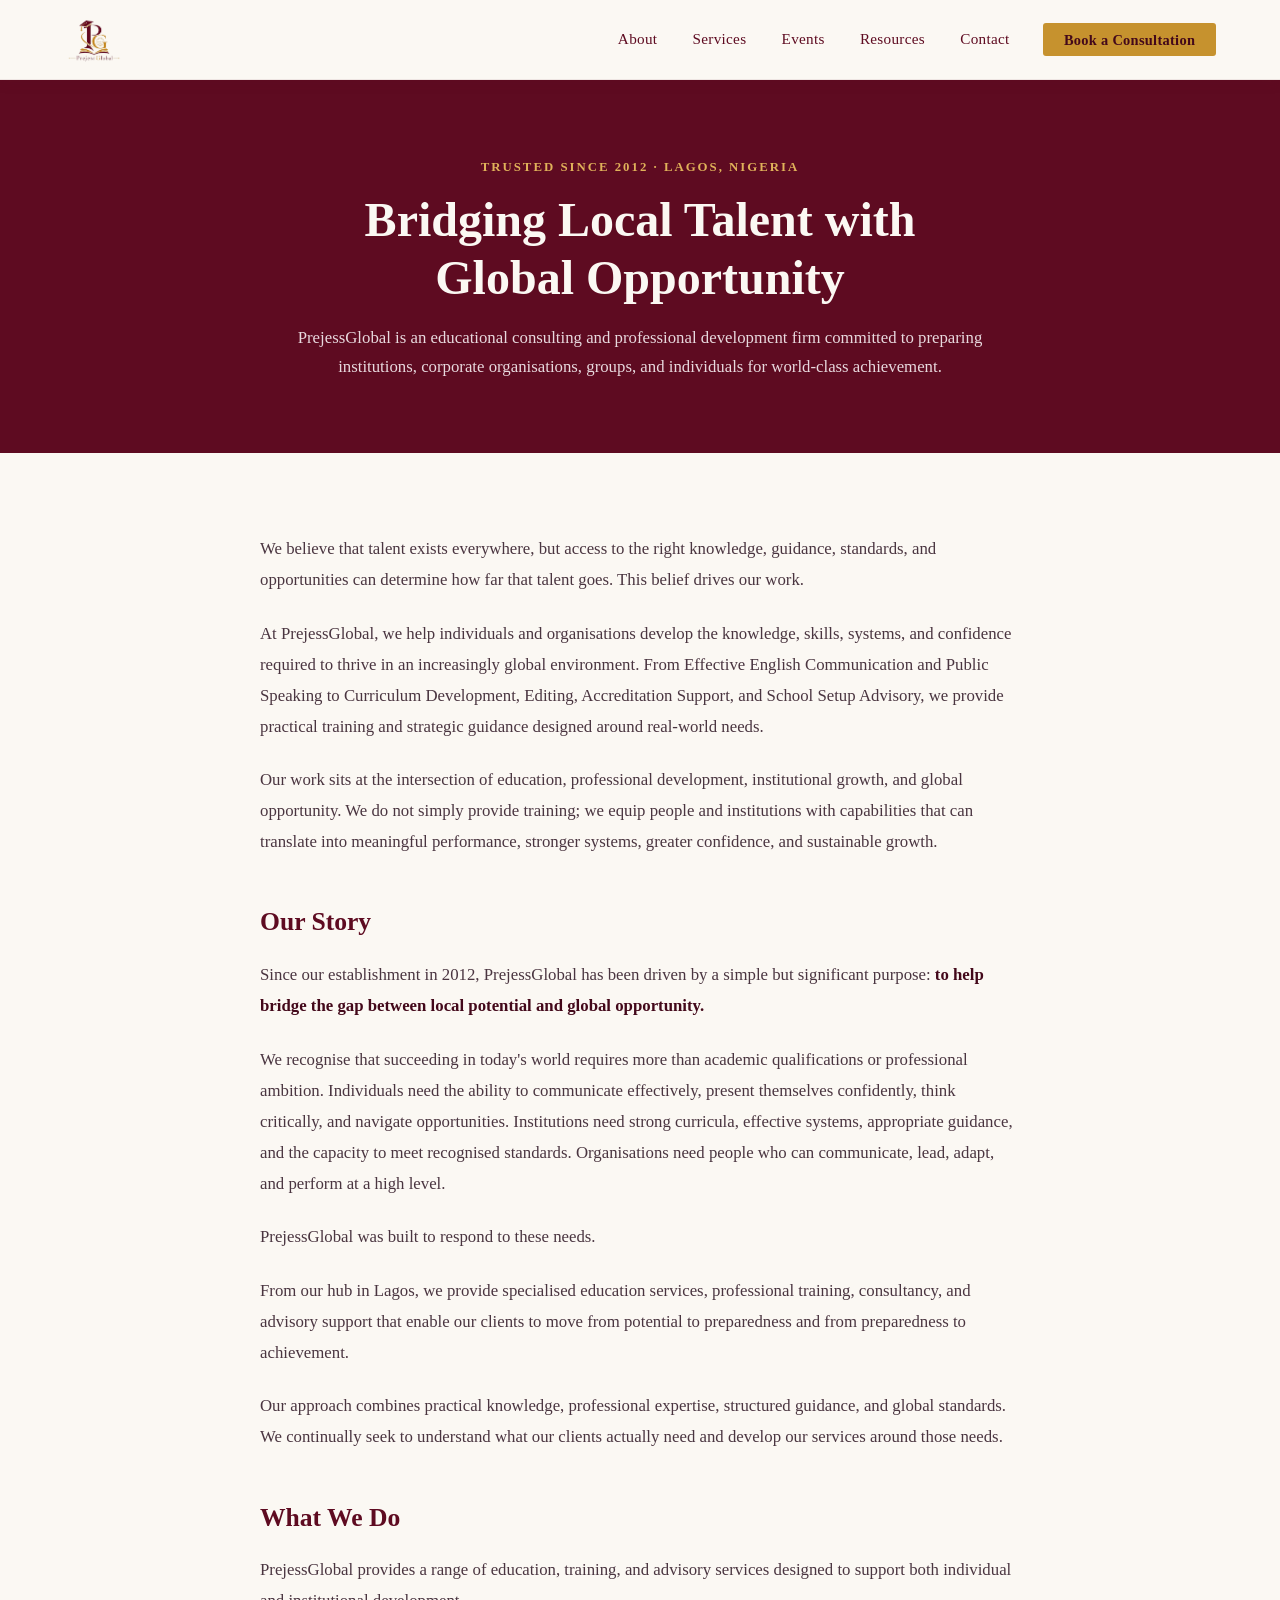
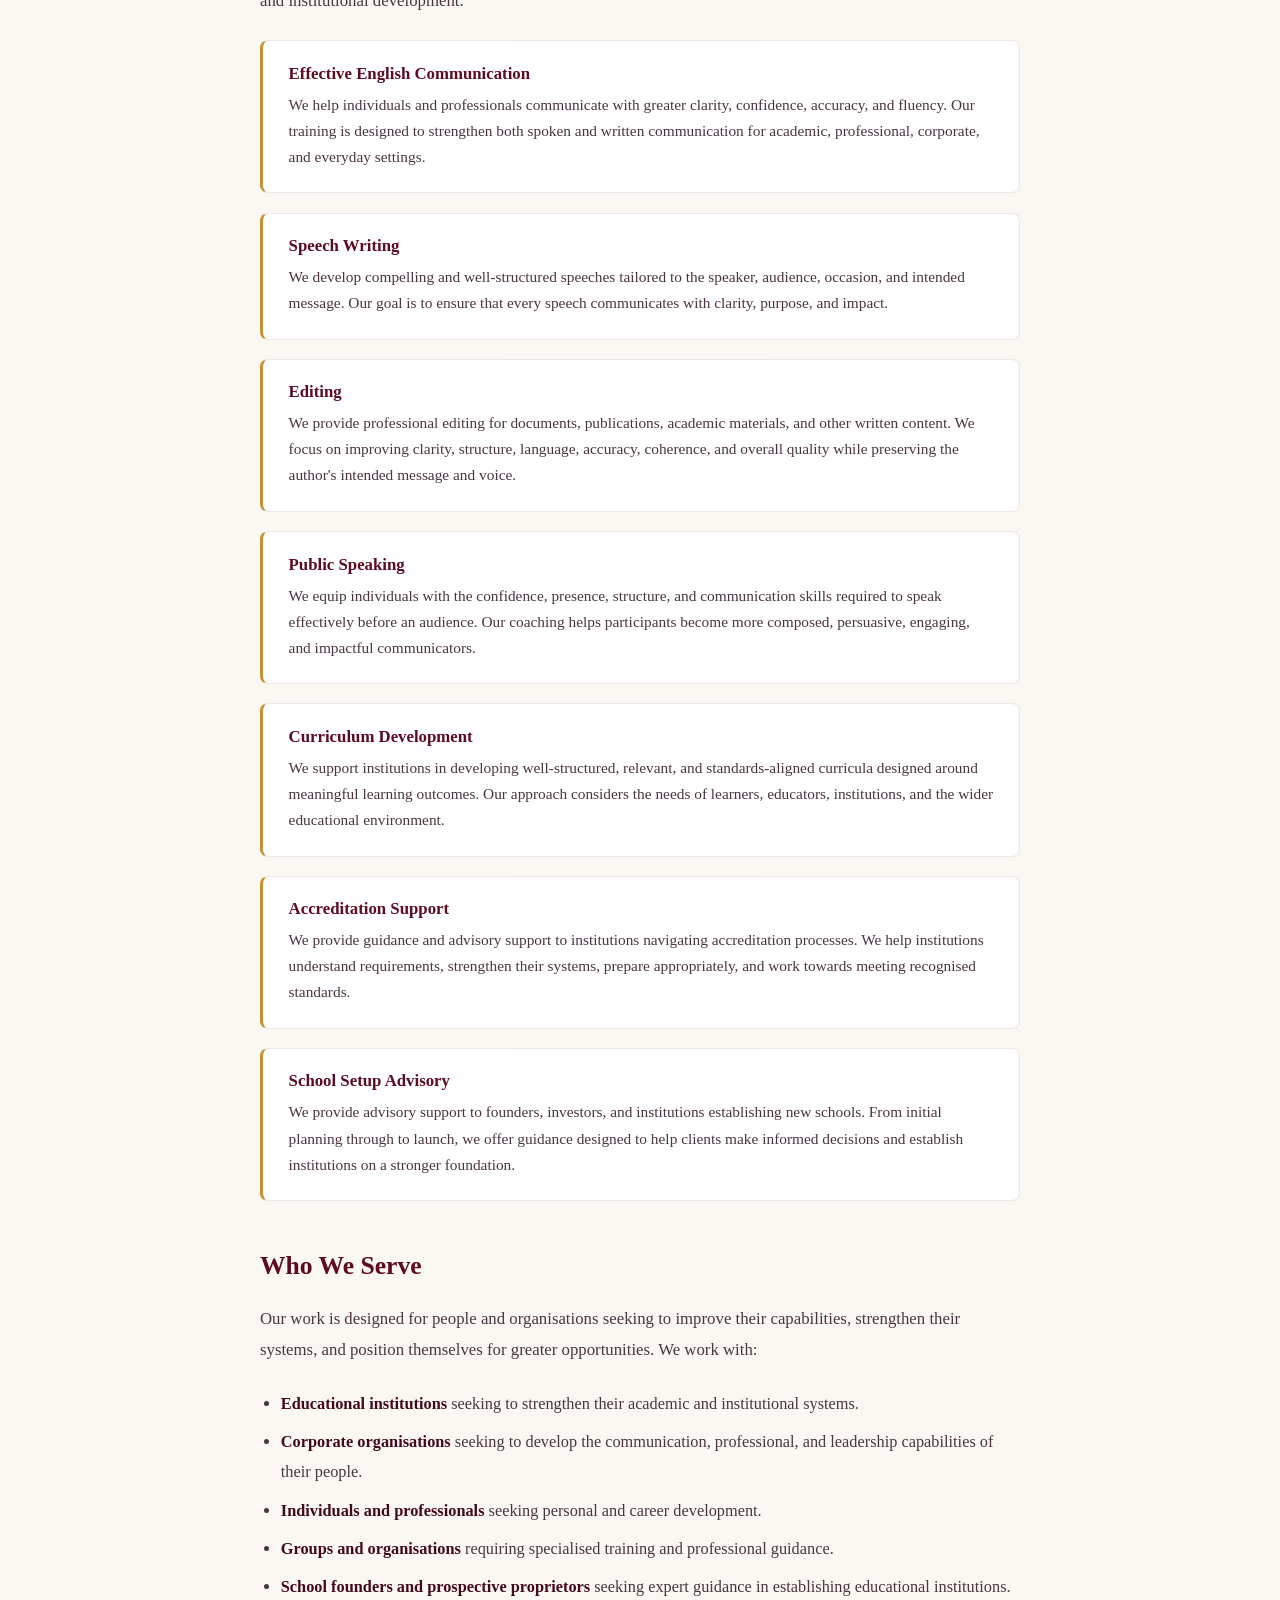
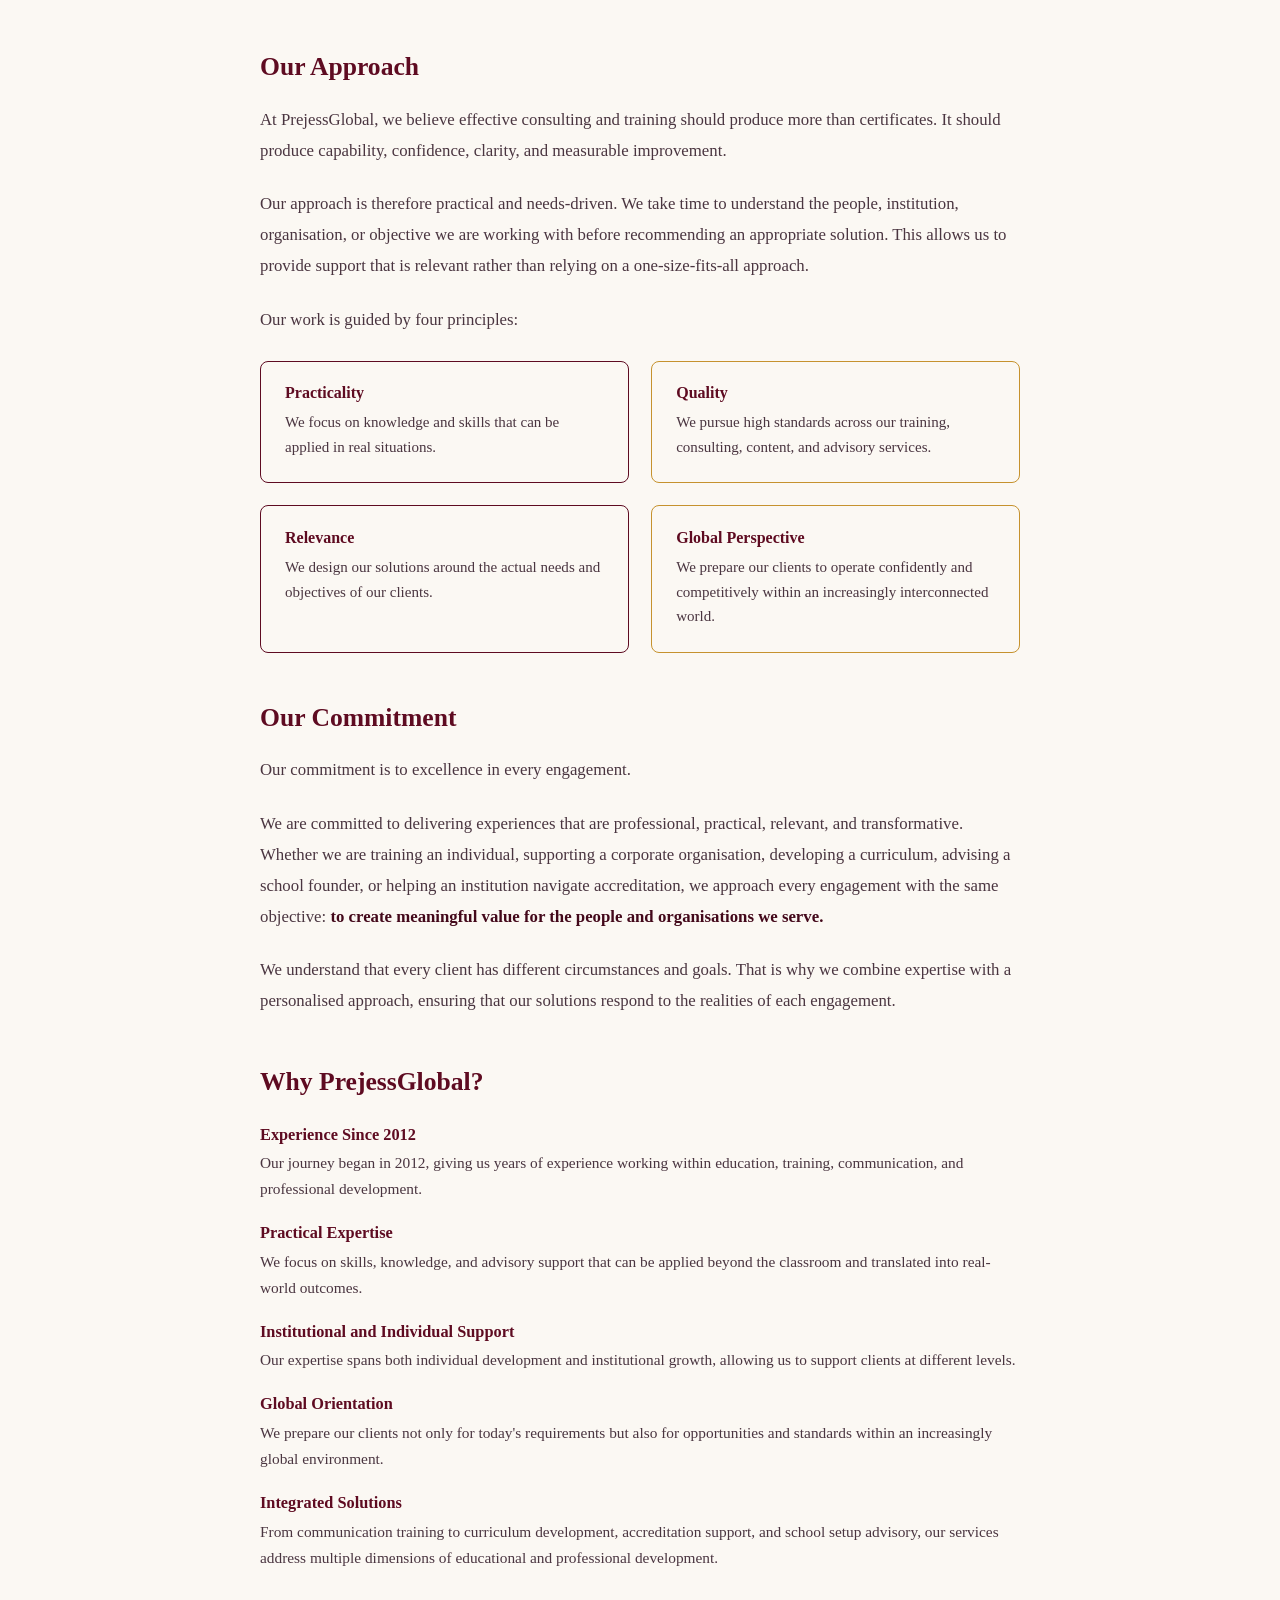
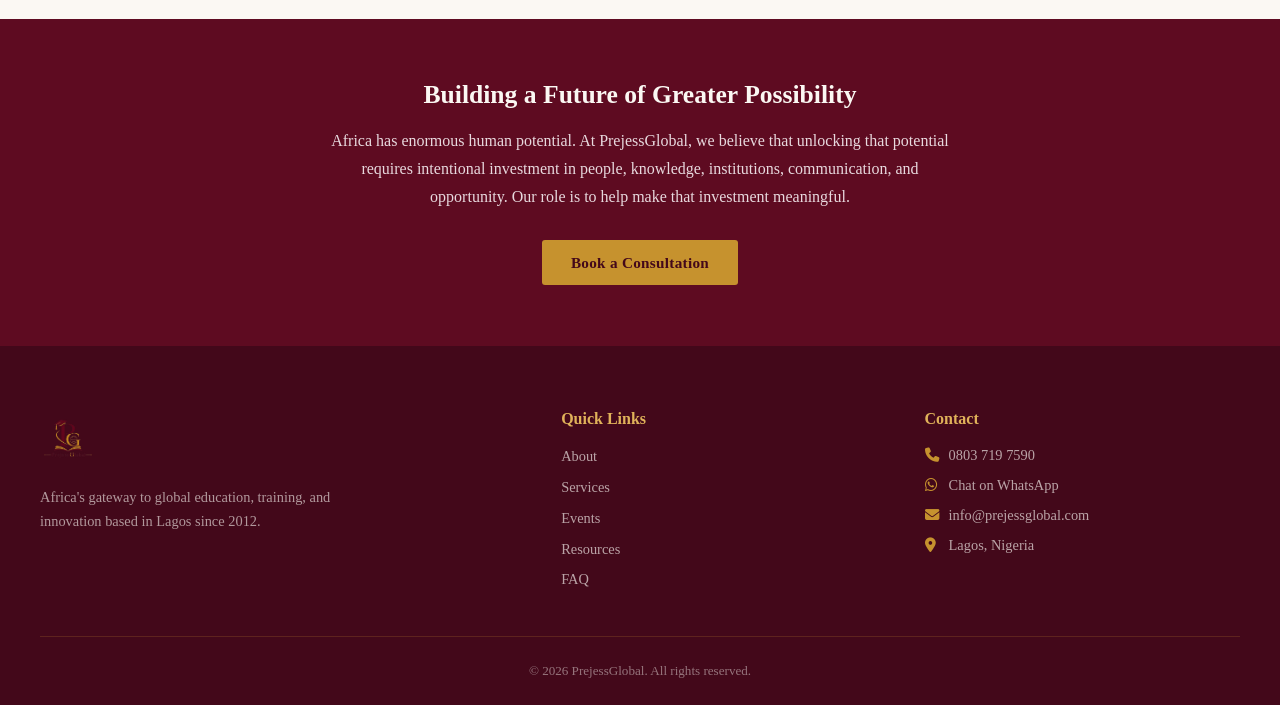
==== about.html @ ebec69d5 "update" ====
<!doctype html>
<html lang="en">
  <head>
    <meta charset="UTF-8" />
    <meta name="viewport" content="width=device-width, initial-scale=1.0" />
    <title>About Us — PrejessGlobal</title>
    <link rel="shortcut icon" href="img/logo.jpg" type="image/x-icon" />
    <link
      rel="stylesheet"
      href="https://cdnjs.cloudflare.com/ajax/libs/font-awesome/6.5.1/css/all.min.css"
    />
    <link rel="stylesheet" href="style.css" />
    <link rel="stylesheet" href="blog.css" />
    <link rel="stylesheet" href="about.css" />
  </head>
  <body>
    <nav class="navbar">
      <div class="nav-inner">
        <a href="index.html" class="nav-brand">
          <img src="img/removebg-logo.png" alt="PrejessGlobal logo" />
        </a>

        <button
          class="nav-toggle"
          id="navToggle"
          aria-label="Toggle navigation"
          aria-expanded="false"
        >
          <span></span>
          <span></span>
          <span></span>
        </button>

        <ul class="nav-links" id="navLinks">
          <li><a href="index.html#about">About</a></li>
          <li><a href="index.html#services">Services</a></li>
          <li><a href="index.html#events">Events</a></li>
          <li><a href="index.html#resources">Resources</a></li>
          <li><a href="index.html#contact">Contact</a></li>
          <li>
            <a href="index.html#contact" class="nav-cta">Book a Consultation</a>
          </li>
        </ul>
      </div>
    </nav>

    <header class="blog-hero">
      <div class="blog-hero-inner">
        <p class="hero-eyebrow">Trusted Since 2012 · Lagos, Nigeria</p>
        <h1 class="blog-hero-title">
          Bridging Local Talent with Global Opportunity
        </h1>
        <p class="blog-hero-subtitle">
          PrejessGlobal is an educational consulting and professional
          development firm committed to preparing institutions, corporate
          organisations, groups, and individuals for world-class achievement.
        </p>
      </div>
    </header>

    <main class="about-page-body">
      <div class="about-page-inner">
        <p class="about-page-lede">
          We believe that talent exists everywhere, but access to the right
          knowledge, guidance, standards, and opportunities can determine how
          far that talent goes. This belief drives our work.
        </p>

        <p>
          At PrejessGlobal, we help individuals and organisations develop the
          knowledge, skills, systems, and confidence required to thrive in an
          increasingly global environment. From Effective English Communication
          and Public Speaking to Curriculum Development, Editing, Accreditation
          Support, and School Setup Advisory, we provide practical training and
          strategic guidance designed around real-world needs.
        </p>

        <p>
          Our work sits at the intersection of education, professional
          development, institutional growth, and global opportunity. We do not
          simply provide training; we equip people and institutions with
          capabilities that can translate into meaningful performance, stronger
          systems, greater confidence, and sustainable growth.
        </p>

        <h2>Our Story</h2>
        <p>
          Since our establishment in 2012, PrejessGlobal has been driven by a
          simple but significant purpose:
          <strong
            >to help bridge the gap between local potential and global
            opportunity.</strong
          >
        </p>
        <p>
          We recognise that succeeding in today's world requires more than
          academic qualifications or professional ambition. Individuals need the
          ability to communicate effectively, present themselves confidently,
          think critically, and navigate opportunities. Institutions need strong
          curricula, effective systems, appropriate guidance, and the capacity
          to meet recognised standards. Organisations need people who can
          communicate, lead, adapt, and perform at a high level.
        </p>
        <p>PrejessGlobal was built to respond to these needs.</p>
        <p>
          From our hub in Lagos, we provide specialised education services,
          professional training, consultancy, and advisory support that enable
          our clients to move from potential to preparedness and from
          preparedness to achievement.
        </p>
        <p>
          Our approach combines practical knowledge, professional expertise,
          structured guidance, and global standards. We continually seek to
          understand what our clients actually need and develop our services
          around those needs.
        </p>

        <h2>What We Do</h2>
        <p>
          PrejessGlobal provides a range of education, training, and advisory
          services designed to support both individual and institutional
          development.
        </p>

        <div class="about-service-list">
          <div class="about-service-item">
            <h3>Effective English Communication</h3>
            <p>
              We help individuals and professionals communicate with greater
              clarity, confidence, accuracy, and fluency. Our training is
              designed to strengthen both spoken and written communication for
              academic, professional, corporate, and everyday settings.
            </p>
          </div>
          <div class="about-service-item">
            <h3>Speech Writing</h3>
            <p>
              We develop compelling and well-structured speeches tailored to the
              speaker, audience, occasion, and intended message. Our goal is to
              ensure that every speech communicates with clarity, purpose, and
              impact.
            </p>
          </div>
          <div class="about-service-item">
            <h3>Editing</h3>
            <p>
              We provide professional editing for documents, publications,
              academic materials, and other written content. We focus on
              improving clarity, structure, language, accuracy, coherence, and
              overall quality while preserving the author's intended message and
              voice.
            </p>
          </div>
          <div class="about-service-item">
            <h3>Public Speaking</h3>
            <p>
              We equip individuals with the confidence, presence, structure, and
              communication skills required to speak effectively before an
              audience. Our coaching helps participants become more composed,
              persuasive, engaging, and impactful communicators.
            </p>
          </div>
          <div class="about-service-item">
            <h3>Curriculum Development</h3>
            <p>
              We support institutions in developing well-structured, relevant,
              and standards-aligned curricula designed around meaningful
              learning outcomes. Our approach considers the needs of learners,
              educators, institutions, and the wider educational environment.
            </p>
          </div>
          <div class="about-service-item">
            <h3>Accreditation Support</h3>
            <p>
              We provide guidance and advisory support to institutions
              navigating accreditation processes. We help institutions
              understand requirements, strengthen their systems, prepare
              appropriately, and work towards meeting recognised standards.
            </p>
          </div>
          <div class="about-service-item">
            <h3>School Setup Advisory</h3>
            <p>
              We provide advisory support to founders, investors, and
              institutions establishing new schools. From initial planning
              through to launch, we offer guidance designed to help clients make
              informed decisions and establish institutions on a stronger
              foundation.
            </p>
          </div>
        </div>

        <h2>Who We Serve</h2>
        <p>
          Our work is designed for people and organisations seeking to improve
          their capabilities, strengthen their systems, and position themselves
          for greater opportunities. We work with:
        </p>
        <ul class="about-who-list">
          <li>
            <strong>Educational institutions</strong> seeking to strengthen
            their academic and institutional systems.
          </li>
          <li>
            <strong>Corporate organisations</strong> seeking to develop the
            communication, professional, and leadership capabilities of their
            people.
          </li>
          <li>
            <strong>Individuals and professionals</strong> seeking personal and
            career development.
          </li>
          <li>
            <strong>Groups and organisations</strong> requiring specialised
            training and professional guidance.
          </li>
          <li>
            <strong>School founders and prospective proprietors</strong>
            seeking expert guidance in establishing educational institutions.
          </li>
        </ul>

        <h2>Our Approach</h2>
        <p>
          At PrejessGlobal, we believe effective consulting and training should
          produce more than certificates. It should produce capability,
          confidence, clarity, and measurable improvement.
        </p>
        <p>
          Our approach is therefore practical and needs-driven. We take time to
          understand the people, institution, organisation, or objective we are
          working with before recommending an appropriate solution. This allows
          us to provide support that is relevant rather than relying on a
          one-size-fits-all approach.
        </p>
        <p>Our work is guided by four principles:</p>

        <div class="about-principles">
          <div class="about-principle">
            <h3>Practicality</h3>
            <p>
              We focus on knowledge and skills that can be applied in real
              situations.
            </p>
          </div>
          <div class="about-principle">
            <h3>Quality</h3>
            <p>
              We pursue high standards across our training, consulting, content,
              and advisory services.
            </p>
          </div>
          <div class="about-principle">
            <h3>Relevance</h3>
            <p>
              We design our solutions around the actual needs and objectives of
              our clients.
            </p>
          </div>
          <div class="about-principle">
            <h3>Global Perspective</h3>
            <p>
              We prepare our clients to operate confidently and competitively
              within an increasingly interconnected world.
            </p>
          </div>
        </div>

        <h2>Our Commitment</h2>
        <p>Our commitment is to excellence in every engagement.</p>
        <p>
          We are committed to delivering experiences that are professional,
          practical, relevant, and transformative. Whether we are training an
          individual, supporting a corporate organisation, developing a
          curriculum, advising a school founder, or helping an institution
          navigate accreditation, we approach every engagement with the same
          objective:
          <strong
            >to create meaningful value for the people and organisations we
            serve.</strong
          >
        </p>
        <p>
          We understand that every client has different circumstances and goals.
          That is why we combine expertise with a personalised approach,
          ensuring that our solutions respond to the realities of each
          engagement.
        </p>

        <h2>Why PrejessGlobal?</h2>
        <div class="about-why-list">
          <div class="about-why-item">
            <h3>Experience Since 2012</h3>
            <p>
              Our journey began in 2012, giving us years of experience working
              within education, training, communication, and professional
              development.
            </p>
          </div>
          <div class="about-why-item">
            <h3>Practical Expertise</h3>
            <p>
              We focus on skills, knowledge, and advisory support that can be
              applied beyond the classroom and translated into real-world
              outcomes.
            </p>
          </div>
          <div class="about-why-item">
            <h3>Institutional and Individual Support</h3>
            <p>
              Our expertise spans both individual development and institutional
              growth, allowing us to support clients at different levels.
            </p>
          </div>
          <div class="about-why-item">
            <h3>Global Orientation</h3>
            <p>
              We prepare our clients not only for today's requirements but also
              for opportunities and standards within an increasingly global
              environment.
            </p>
          </div>
          <div class="about-why-item">
            <h3>Integrated Solutions</h3>
            <p>
              From communication training to curriculum development,
              accreditation support, and school setup advisory, our services
              address multiple dimensions of educational and professional
              development.
            </p>
          </div>
        </div>
      </div>
    </main>

    <section class="about-closing">
      <div class="about-closing-inner">
        <h2>Building a Future of Greater Possibility</h2>
        <p>
          Africa has enormous human potential. At PrejessGlobal, we believe that
          unlocking that potential requires intentional investment in people,
          knowledge, institutions, communication, and opportunity. Our role is
          to help make that investment meaningful.
        </p>
        <a href="index.html#contact" class="btn btn-primary"
          >Book a Consultation</a
        >
      </div>
    </section>

    <!-- Footer -->

    <footer class="footer">
      <div class="footer-inner">
        <div class="footer-top">
          <div class="footer-brand">
            <img
              src="img/removebg-logo.png"
              alt="PrejessGlobal logo"
              class="footer-logo"
            />
            <p class="footer-tagline">
              Africa's gateway to global education, training, and innovation
              based in Lagos since 2012.
            </p>
          </div>

          <div class="footer-links">
            <h4>Quick Links</h4>
            <ul>
              <li><a href="index.html#about">About</a></li>
              <li><a href="index.html#services">Services</a></li>
              <li><a href="index.html#events">Events</a></li>
              <li><a href="index.html#resources">Resources</a></li>
              <li><a href="index.html#faq">FAQ</a></li>
            </ul>
          </div>

          <div class="footer-contact">
            <h4>Contact</h4>
            <ul>
              <li>
                <i class="fa-solid fa-phone"></i>
                <a href="tel:+2348037197590">0803 719 7590</a>
              </li>
              <li>
                <i class="fa-brands fa-whatsapp"></i>
                <a href="https://wa.me/2348037197590" target="_blank"
                  >Chat on WhatsApp</a
                >
              </li>
              <li>
                <i class="fa-solid fa-envelope"></i>
                <a href="mailto:info@prejessglobal.com"
                  >info@prejessglobal.com</a
                >
              </li>
              <li><i class="fa-solid fa-location-dot"></i> Lagos, Nigeria</li>
            </ul>
          </div>
        </div>

        <div class="footer-bottom">
          <p>
            &copy; <span id="footerYear"></span> PrejessGlobal. All rights
            reserved.
          </p>
        </div>
      </div>
    </footer>

    <script src="script.js"></script>
  </body>
</html>
---- style.css ----
:root {
  --wine: #5e0b21;
  --wine-deep: #43081a;
  --gold: #c6922e;
  --gold-light: #e0b25a;
  --cream: #fbf8f3;
  --ink: #241014;
}

html {
  scroll-behavior: smooth;
}

* {
  box-sizing: border-box;
  margin: 0;
  padding: 0;
}

body {
  font-family: "Georgia", "Times New Roman", serif;
  background: var(--cream);
}

/* NAVBAR */
.navbar {
  background: var(--cream);
  position: sticky;
  top: 0;
  z-index: 100;
  box-shadow: 0 2px 12px rgba(94, 11, 33, 0.15);
  border-bottom: 1px solid rgba(94, 11, 33, 0.08);
}

.nav-inner {
  max-width: 1200px;
  margin: 0 auto;
  display: flex;
  align-items: center;
  justify-content: space-between;
  padding: 0.6rem 1.5rem;
}

.nav-brand {
  display: flex;
  align-items: center;
  text-decoration: none;
  flex-shrink: 0;
}

.nav-brand img {
  height: 60px;
  width: 60px;
  object-fit: contain;
}

.nav-links {
  display: flex;
  align-items: center;
  gap: 2rem;
  list-style: none;
}

.nav-links a {
  color: var(--wine);
  text-decoration: none;
  font-size: 0.95rem;
  letter-spacing: 0.3px;
  position: relative;
  padding: 0.4rem 0.1rem;
  transition: color 0.2s ease;
}

.nav-links a::after {
  content: "";
  position: absolute;
  left: 0;
  bottom: -2px;
  width: 0;
  height: 2px;
  background: var(--gold);
  transition: width 0.25s ease;
}

.nav-links a:hover {
  color: var(--gold);
}

.nav-links a:hover::after {
  width: 100%;
}

.nav-cta {
  background: var(--gold);
  color: var(--wine-deep) !important;
  padding: 0.55rem 1.3rem !important;
  border-radius: 3px;
  font-weight: 700;
  font-size: 0.9rem !important;
}

.nav-cta::after {
  display: none;
}

.nav-cta:hover {
  background: var(--gold-light);
  color: var(--wine-deep) !important;
}

.nav-toggle {
  display: none;
  flex-direction: column;
  gap: 5px;
  background: none;
  border: none;
  cursor: pointer;
  padding: 0.5rem;
  z-index: 101;
}

.nav-toggle span {
  width: 26px;
  height: 2px;
  background: var(--wine);
  transition: all 0.3s ease;
}

.nav-toggle.active span:nth-child(1) {
  transform: translateY(7px) rotate(45deg);
}
.nav-toggle.active span:nth-child(2) {
  opacity: 0;
}
.nav-toggle.active span:nth-child(3) {
  transform: translateY(-7px) rotate(-45deg);
}

/* HERO */
.hero {
  position: relative;
  background: var(--wine);
  padding: 6rem 1.5rem 7rem;
  overflow: hidden;
  text-align: center;
}

.hero-inner {
  max-width: 780px;
  margin: 0 auto;
  position: relative;
  z-index: 2;
}

.hero-eyebrow {
  color: var(--gold-light);
  font-size: 0.8rem;
  letter-spacing: 2px;
  text-transform: uppercase;
  font-weight: 700;
  margin-bottom: 1.2rem;
}

.hero-title {
  font-size: clamp(2.2rem, 5vw, 3.4rem);
  line-height: 1.15;
  color: var(--cream);
  font-weight: 700;
  margin-bottom: 1.4rem;
}

.hero-title .accent {
  color: var(--gold-light);
  white-space: nowrap;
}

.hero-subtitle {
  font-size: 1.1rem;
  line-height: 1.7;
  color: #e8d9de;
  max-width: 620px;
  margin: 0 auto 2.4rem;
}

.hero-actions {
  display: flex;
  gap: 1rem;
  justify-content: center;
  flex-wrap: wrap;
}

.btn {
  padding: 0.85rem 1.8rem;
  border-radius: 3px;
  text-decoration: none;
  font-size: 0.95rem;
  font-weight: 700;
  letter-spacing: 0.3px;
  transition: all 0.25s ease;
  display: inline-block;
}

.btn-primary {
  background: var(--gold);
  color: var(--wine-deep);
}

.btn-primary:hover {
  background: var(--gold-light);
  transform: translateY(-2px);
}

.btn-secondary {
  background: transparent;
  color: var(--cream);
  border: 1.5px solid var(--gold-light);
}

.btn-secondary:hover {
  background: var(--gold-light);
  color: var(--wine-deep);
  border-color: var(--gold-light);
}

.hero-ribbon {
  position: absolute;
  top: -60px;
  right: -120px;
  width: 500px;
  height: 500px;
  border: 3px solid var(--gold-light);
  border-radius: 50%;
  opacity: 0.2;
  z-index: 1;
}

/* ABOUT */
.about {
  background: var(--cream);
  padding: 6rem 1.5rem;
}

.about-inner {
  max-width: 1200px;
  margin: 0 auto;
  display: grid;
  grid-template-columns: 380px 1fr;
  gap: 4.5rem;
  align-items: start;
}

.about-photo-col {
  position: sticky;
  top: 100px;
}

.ceo-card {
  display: flex;
  flex-direction: column;
  align-items: flex-start;
}

.ceo-photo-wrap {
  position: relative;
  width: 100%;
  aspect-ratio: 4 / 5;
  border-radius: 16px;
  overflow: hidden;
  box-shadow:
    0 4px 8px rgba(94, 11, 33, 0.15),
    0 20px 44px rgba(94, 11, 33, 0.35),
    inset 0 1px 1px rgba(255, 255, 255, 0.4);
  margin-bottom: 1.4rem;
  transform: perspective(1000px) rotateY(-4deg) rotateX(2deg);
  transition:
    transform 0.4s ease,
    box-shadow 0.4s ease;
  border: 1px solid rgba(198, 146, 46, 0.4);
}

.ceo-photo-wrap::before,
.ceo-photo-wrap::after {
  content: "";
  position: absolute;
  width: 26px;
  height: 26px;
  border: 2px solid var(--gold-light);
  z-index: 3;
  pointer-events: none;
}

.ceo-photo-wrap::before {
  top: 10px;
  left: 10px;
  border-right: none;
  border-bottom: none;
}

.ceo-photo-wrap::after {
  bottom: 10px;
  right: 10px;
  border-left: none;
  border-top: none;
}

.ceo-photo-wrap:hover {
  transform: perspective(1000px) rotateY(0deg) rotateX(0deg) scale(1.02);
  box-shadow:
    0 8px 16px rgba(94, 11, 33, 0.2),
    0 28px 54px rgba(94, 11, 33, 0.4),
    inset 0 1px 1px rgba(255, 255, 255, 0.5);
}

.ceo-photo {
  width: 100%;
  height: 100%;
  object-fit: cover;
  display: block;
}

.ceo-shine {
  position: absolute;
  top: 0;
  left: -60%;
  width: 40%;
  height: 100%;
  background: linear-gradient(
    115deg,
    transparent 0%,
    rgba(255, 255, 255, 0.35) 45%,
    rgba(255, 255, 255, 0.55) 50%,
    rgba(255, 255, 255, 0.35) 55%,
    transparent 100%
  );
  transform: skewX(-20deg);
  pointer-events: none;
  animation: shineSweep 5s ease-in-out infinite;
  z-index: 2;
}

@keyframes shineSweep {
  0% {
    left: -60%;
  }
  35% {
    left: 130%;
  }
  100% {
    left: 130%;
  }
}

.ceo-badge {
  position: absolute;
  bottom: 16px;
  left: -14px;
  background: var(--gold);
  color: var(--wine-deep);
  font-size: 0.75rem;
  font-weight: 700;
  letter-spacing: 0.5px;
  padding: 0.45rem 1rem;
  border-radius: 3px;
  box-shadow: 0 6px 16px rgba(0, 0, 0, 0.25);
  z-index: 4;
  transform: rotate(-3deg);
}

.ceo-name {
  color: var(--wine);
  font-weight: 700;
  font-size: 1.2rem;
  margin-bottom: 0.2rem;
  min-height: 1.4rem;
}

.ceo-title {
  color: var(--gold);
  font-size: 0.9rem;
  letter-spacing: 1px;
  text-transform: uppercase;
  font-weight: 700;
  min-height: 1.2rem;
}

.typing-cursor::after {
  content: "|";
  animation: blink 0.8s step-end infinite;
  color: var(--gold);
}

@keyframes blink {
  50% {
    opacity: 0;
  }
}

.section-eyebrow {
  color: var(--wine);
  font-size: 0.8rem;
  letter-spacing: 2px;
  text-transform: uppercase;
  font-weight: 700;
  margin-bottom: 0.8rem;
}

.section-title {
  font-size: clamp(1.8rem, 3.5vw, 2.4rem);
  color: var(--ink);
  line-height: 1.25;
  margin-bottom: 1.2rem;
}

.about-text {
  font-size: 1.05rem;
  line-height: 1.75;
  color: #4a3540;
  margin-bottom: 2.2rem;
  max-width: 640px;
}

.about-stats {
  display: flex;
  justify-content: space-between;
  gap: 2rem;
  margin-bottom: 3rem;
  padding: 1.6rem 0;
  border-top: 1px solid rgba(94, 11, 33, 0.15);
  border-bottom: 1px solid rgba(94, 11, 33, 0.15);
}

.stat {
  display: flex;
  flex-direction: column;
  gap: 0.2rem;
}

.stat-num {
  font-size: 1.6rem;
  font-weight: 700;
  color: var(--wine);
}

.stat-label {
  font-size: 0.78rem;
  letter-spacing: 0.5px;
  text-transform: uppercase;
  color: #7a6068;
}

.about-cards {
  display: grid;
  grid-template-columns: 1fr 1fr;
  gap: 1.8rem;
}

.vm-card {
  position: relative;
  background: transparent;
  border: 1.5px solid var(--wine);
  padding: 2.4rem 1.8rem 1.8rem;
  border-radius: 8px;
  overflow: hidden;
}

.vm-card:last-child {
  border-color: var(--gold);
}

.vm-mark {
  position: absolute;
  top: -18px;
  right: 12px;
  font-size: 6rem;
  font-family: Georgia, serif;
  color: rgba(94, 11, 33, 0.07);
  line-height: 1;
  pointer-events: none;
}

.vm-card:last-child .vm-mark {
  color: rgba(198, 146, 46, 0.12);
}

.vm-label {
  font-size: 1.15rem;
  margin-bottom: 0.9rem;
  color: var(--wine);
  position: relative;
}

.vm-label-gold {
  color: var(--gold);
}

.vm-card p {
  line-height: 1.7;
  font-size: 0.95rem;
  color: #4a3540;
  position: relative;
}

/* SERVICES */
.services {
  background: var(--cream);
  padding: 6rem 1.5rem;
}

.services-inner {
  max-width: 1200px;
  margin: 0 auto;
  text-align: center;
}

.services-intro {
  color: #4a3540;
  font-size: 1.05rem;
  line-height: 1.7;
  max-width: 620px;
  margin: 0 auto 3.5rem;
}

.services-grid {
  display: grid;
  grid-template-columns: repeat(3, 1fr);
  gap: 1.8rem;
  text-align: left;
}

.service-card {
  position: relative;
  background: #f0ede9;
  border: 1px solid rgba(94, 11, 33, 0.12);
  border-radius: 14px;
  overflow: visible;
  box-shadow: 0 4px 14px rgba(94, 11, 33, 0.08);
  transition:
    transform 0.3s ease,
    box-shadow 0.3s ease;
}

.service-card:hover {
  transform: translateY(-6px);
  box-shadow: 0 20px 40px rgba(94, 11, 33, 0.18);
}

.service-card-badge {
  position: absolute;
  top: -14px;
  left: 18px;
  z-index: 3;
  background: var(--gold);
  color: var(--wine-deep);
  font-size: 0.9rem;
  font-weight: 700;
  width: 34px;
  height: 34px;
  border-radius: 50%;
  display: flex;
  align-items: center;
  justify-content: center;
  box-shadow: 0 4px 10px rgba(0, 0, 0, 0.25);
  border: 3px solid var(--cream);
}

.service-card-header {
  width: 100%;
  aspect-ratio: 4 / 3;
  overflow: hidden;
  border-radius: 14px 14px 0 0;
  background: #ffffff;
  display: flex;
  align-items: center;
  justify-content: center;
  padding: 0.6rem;
}

.service-card-img {
  width: 100%;
  height: 100%;
  object-fit: contain;
  display: block;
}

.service-card-body {
  padding: 1.6rem 1.6rem 1.8rem;
}

.service-card-body h3 {
  color: var(--wine);
  font-size: 1.15rem;
  line-height: 1.35;
  margin-bottom: 0.6rem;
}

.service-card-body p {
  color: #6b5560;
  font-size: 0.92rem;
  line-height: 1.6;
  margin-bottom: 1rem;
}

.service-highlight {
  background: rgba(198, 146, 46, 0.1);
  border-left: 3px solid var(--gold);
  padding: 0.7rem 0.9rem;
  font-size: 0.85rem;
  color: var(--wine-deep);
  margin-bottom: 1.2rem;
  border-radius: 4px;
}

.service-link {
  color: var(--wine);
  text-decoration: none;
  font-weight: 700;
  font-size: 0.9rem;
  display: inline-flex;
  align-items: center;
  gap: 0.3rem;
}

.service-card-wide {
  grid-column: span 1;
}

/* EVENTS */
.events {
  background: var(--wine);
  padding: 6rem 1.5rem;
}

.events-inner {
  max-width: 1100px;
  margin: 0 auto;
  text-align: center;
}

.events .section-eyebrow {
  color: var(--gold-light);
}

.events .section-title {
  color: var(--cream);
  margin-bottom: 3rem;
}

.event-slider {
  position: relative;
}

.event-slide {
  display: none;
  text-align: left;
  background: var(--cream);
  border-radius: 16px;
  overflow: hidden;
  box-shadow: 0 20px 50px rgba(0, 0, 0, 0.3);
}

.event-slide.active {
  display: grid;
  grid-template-columns: 1fr 1fr;
  animation: fadeInSlide 0.6s ease;
}

@keyframes fadeInSlide {
  from {
    opacity: 0;
    transform: translateY(12px);
  }
  to {
    opacity: 1;
    transform: translateY(0);
  }
}

.event-flyer {
  background: var(--wine-deep);
  overflow: hidden;
}

.event-flyer img {
  width: 100%;
  height: 100%;
  object-fit: cover;
  display: block;
}
.event-details {
  padding: 2.4rem 2.2rem;
  display: flex;
  flex-direction: column;
  justify-content: center;
}

.event-tags {
  display: flex;
  flex-wrap: wrap;
  gap: 0.6rem;
  margin-bottom: 1.4rem;
}

.event-tag {
  background: rgba(198, 146, 46, 0.12);
  color: var(--wine-deep);
  border: 1px solid rgba(198, 146, 46, 0.4);
  font-size: 0.8rem;
  font-weight: 700;
  padding: 0.4rem 0.9rem;
  border-radius: 20px;
}

.event-details h3 {
  color: var(--wine);
  font-size: 1.6rem;
  line-height: 1.3;
  margin-bottom: 1rem;
}

.event-body {
  color: #4a3540;
  font-size: 0.98rem;
  line-height: 1.75;
  margin-bottom: 1.8rem;
}

.event-register {
  align-self: flex-start;
  display: inline-flex;
  align-items: center;
  gap: 0.4rem;
  background: var(--gold);
  color: var(--wine-deep);
  text-decoration: none;
  font-weight: 700;
  font-size: 0.92rem;
  padding: 0.8rem 1.7rem;
  border-radius: 4px;
  transition:
    background 0.25s ease,
    transform 0.25s ease;
}

.event-register:hover {
  background: var(--gold-light);
  transform: translateY(-2px);
}

.event-nav {
  display: flex;
  align-items: center;
  justify-content: center;
  gap: 1.4rem;
  margin-top: 2rem;
}

.event-arrow {
  background: transparent;
  border: 1.5px solid var(--gold-light);
  color: var(--gold-light);
  width: 38px;
  height: 38px;
  border-radius: 50%;
  cursor: pointer;
  font-size: 1rem;
  transition:
    background 0.25s ease,
    color 0.25s ease;
}

.event-arrow:hover {
  background: var(--gold-light);
  color: var(--wine-deep);
}

.event-dots {
  display: flex;
  gap: 0.5rem;
}

.event-dot {
  width: 9px;
  height: 9px;
  border-radius: 50%;
  background: rgba(251, 248, 243, 0.35);
  cursor: pointer;
  transition:
    background 0.25s ease,
    transform 0.25s ease;
  border: none;
  padding: 0;
}

.event-dot.active {
  background: var(--gold-light);
  transform: scale(1.3);
}

/* RESOURCES */
.resources {
  background: var(--cream);
  padding: 6rem 1.5rem;
}

.resources-inner {
  max-width: 1200px;
  margin: 0 auto;
  text-align: center;
}

.resources-intro {
  color: #4a3540;
  font-size: 1.05rem;
  line-height: 1.7;
  max-width: 620px;
  margin: 0 auto 3.5rem;
}

.resources-grid {
  display: grid;
  grid-template-columns: repeat(3, 1fr);
  gap: 1.8rem;
  text-align: left;
}

.resource-card {
  background: #ffffff;
  border: 1px solid rgba(94, 11, 33, 0.1);
  border-radius: 14px;
  overflow: hidden;
  transition:
    transform 0.3s ease,
    box-shadow 0.3s ease;
}

.resource-card:hover {
  transform: translateY(-6px);
  box-shadow: 0 18px 36px rgba(94, 11, 33, 0.14);
}

.resource-card-header {
  position: relative;
  height: 160px;
  overflow: hidden;
}

.resource-card-img {
  width: 100%;
  height: 100%;
  object-fit: cover;
  display: block;
}

.resource-tag {
  position: absolute;
  top: 12px;
  left: 12px;
  background: var(--cream);
  color: var(--wine);
  font-size: 0.72rem;
  font-weight: 700;
  letter-spacing: 0.5px;
  text-transform: uppercase;
  padding: 0.35rem 0.8rem;
  border-radius: 20px;
}

.resource-card-body {
  padding: 1.5rem 1.5rem 1.7rem;
}

.resource-card-body h3 {
  color: var(--wine);
  font-size: 1.1rem;
  line-height: 1.4;
  margin-bottom: 0.7rem;
}

.resource-card-body p {
  color: #6b5560;
  font-size: 0.9rem;
  line-height: 1.6;
  margin-bottom: 1.2rem;
}

.resource-link {
  color: var(--gold);
  text-decoration: none;
  font-weight: 700;
  font-size: 0.88rem;
  display: inline-flex;
  align-items: center;
  gap: 0.3rem;
}

/* FAQ */
.faq {
  background: var(--cream);
  padding: 6rem 1.5rem;
}

.faq-inner {
  max-width: 800px;
  margin: 0 auto;
  text-align: center;
}

.faq-list {
  text-align: left;
  margin-top: 3rem;
}

.faq-item {
  border-bottom: 1px solid rgba(94, 11, 33, 0.15);
}

.faq-question {
  width: 100%;
  background: none;
  border: none;
  padding: 1.4rem 0.4rem;
  display: flex;
  align-items: center;
  justify-content: space-between;
  gap: 1rem;
  cursor: pointer;
  text-align: left;
  font-family: inherit;
}

.faq-question span {
  color: var(--wine);
  font-size: 1.05rem;
  font-weight: 700;
  line-height: 1.4;
}

.faq-icon {
  color: var(--gold);
  font-size: 0.9rem;
  flex-shrink: 0;
  transition: transform 0.3s ease;
}

.faq-item.open .faq-icon {
  transform: rotate(180deg);
}

.faq-answer {
  max-height: 0;
  overflow: hidden;
  transition: max-height 0.35s ease;
}

.faq-item.open .faq-answer {
  max-height: 300px;
}

.faq-answer p {
  color: #6b5560;
  font-size: 0.95rem;
  line-height: 1.7;
  padding: 0 0.4rem 1.4rem;
}

/* CONTACT */
.contact {
  background: var(--wine);
  padding: 6rem 1.5rem;
}

.contact-inner {
  max-width: 1100px;
  margin: 0 auto;
  text-align: center;
}

.contact .section-eyebrow {
  color: var(--gold-light);
}

.contact .section-title {
  color: var(--cream);
}

.contact-intro {
  color: #e8d9de;
  font-size: 1.05rem;
  line-height: 1.7;
  max-width: 600px;
  margin: 0 auto 3rem;
}

.contact-grid {
  display: grid;
  grid-template-columns: 2fr 1fr;
  gap: 2rem;
  text-align: left;
}

.contact-form {
  background: var(--cream);
  border-radius: 14px;
  padding: 2.4rem;
}

.form-row {
  display: grid;
  grid-template-columns: 1fr 1fr;
  gap: 1.2rem;
}

.form-group {
  margin-bottom: 1.3rem;
}

.form-group.hidden {
  display: none;
}

.form-group label {
  display: block;
  color: var(--wine);
  font-size: 0.88rem;
  font-weight: 700;
  margin-bottom: 0.4rem;
}

.form-group input,
.form-group select,
.form-group textarea {
  width: 100%;
  padding: 0.7rem 0.9rem;
  border: 1.5px solid rgba(94, 11, 33, 0.2);
  border-radius: 6px;
  font-family: inherit;
  font-size: 0.95rem;
  color: var(--ink);
  background: #ffffff;
}

.form-group input:focus,
.form-group select:focus,
.form-group textarea:focus {
  outline: none;
  border-color: var(--gold);
}

.form-hint {
  font-size: 0.8rem;
  color: #8a7078;
  margin-top: 0.4rem;
}

.form-group.is-free input {
  background: rgba(46, 125, 50, 0.06);
  border-color: #2e7d32;
}

.form-group.is-free .form-hint {
  color: #2e7d32;
  font-weight: 700;
}

.contact-submit {
  width: 100%;
  border: none;
  cursor: pointer;
  margin-top: 0.5rem;
}

.form-status {
  margin-top: 1rem;
  font-size: 0.9rem;
  font-weight: 700;
  text-align: center;
}

.form-status.success {
  color: #2e7d32;
}
.form-status.error {
  color: #c62828;
}

.contact-info-card {
  background: rgba(251, 248, 243, 0.08);
  border: 1.5px solid rgba(198, 146, 46, 0.3);
  border-radius: 14px;
  padding: 2rem 1.8rem;
  height: 100%;
}

.contact-info-card h3 {
  color: var(--gold-light);
  font-size: 1.1rem;
  margin-bottom: 1.4rem;
}

.contact-info-list {
  list-style: none;
  display: flex;
  flex-direction: column;
  gap: 1rem;
}

.contact-info-list li {
  color: var(--cream);
  font-size: 0.92rem;
}

.contact-info-list a {
  color: var(--gold-light);
  text-decoration: none;
}

.contact-info-list a:hover {
  text-decoration: underline;
}

.event-tag i,
.contact-info-list i {
  margin-right: 0.35rem;
  color: var(--gold);
}

.event-nav i {
  font-size: 0.9rem;
}

/* EVENT POPUP */
.event-popup {
  position: fixed;
  bottom: 24px;
  right: 24px;
  width: 320px;
  background: linear-gradient(
    155deg,
    rgba(36, 16, 20, 0.92) 0%,
    rgba(20, 8, 12, 0.96) 100%
  );
  backdrop-filter: blur(12px);
  border: 1px solid rgba(198, 146, 46, 0.35);
  border-radius: 16px;
  box-shadow:
    0 20px 60px rgba(0, 0, 0, 0.5),
    0 0 0 1px rgba(198, 146, 46, 0.1);
  overflow: hidden;
  z-index: 999;
  animation: popupSlideIn 0.6s ease 1.2s both;
}

@keyframes popupSlideIn {
  from {
    opacity: 0;
    transform: translateY(30px) scale(0.96);
  }
  to {
    opacity: 1;
    transform: translateY(0) scale(1);
  }
}

.event-popup.hidden {
  display: none;
}

.popup-glow {
  position: absolute;
  top: -60px;
  right: -60px;
  width: 180px;
  height: 180px;
  background: radial-gradient(
    circle,
    rgba(198, 146, 46, 0.35) 0%,
    transparent 70%
  );
  filter: blur(20px);
  animation: glowPulse 3.5s ease-in-out infinite;
  pointer-events: none;
}

@keyframes glowPulse {
  0%,
  100% {
    opacity: 0.5;
    transform: scale(1);
  }
  50% {
    opacity: 0.9;
    transform: scale(1.15);
  }
}

.popup-close {
  position: absolute;
  top: 12px;
  right: 12px;
  background: rgba(255, 255, 255, 0.08);
  color: var(--gold-light);
  border: 1px solid rgba(198, 146, 46, 0.25);
  width: 26px;
  height: 26px;
  border-radius: 50%;
  font-size: 1rem;
  line-height: 1;
  cursor: pointer;
  z-index: 3;
  display: flex;
  align-items: center;
  justify-content: center;
  transition:
    background 0.2s ease,
    transform 0.2s ease;
}

.popup-close:hover {
  background: rgba(198, 146, 46, 0.25);
  transform: rotate(90deg);
}

.event-popup .popup-content {
  position: relative;
  z-index: 2;
  padding: 1.7rem 1.5rem 1.8rem;
}

.popup-badge {
  display: inline-flex;
  align-items: center;
  gap: 0.4rem;
  background: rgba(198, 146, 46, 0.12);
  border: 1px solid rgba(198, 146, 46, 0.4);
  color: var(--gold-light);
  font-size: 0.7rem;
  font-weight: 700;
  letter-spacing: 0.6px;
  text-transform: uppercase;
  padding: 0.35rem 0.8rem;
  border-radius: 20px;
  margin-bottom: 1rem;
}

.popup-badge i {
  color: var(--gold-light);
  font-size: 0.7rem;
}

.event-popup .popup-content h4 {
  color: var(--cream);
  font-size: 1.15rem;
  margin-bottom: 0.65rem;
  line-height: 1.3;
}

.event-popup .popup-content p {
  color: rgba(251, 248, 243, 0.65);
  font-size: 0.86rem;
  line-height: 1.6;
  margin-bottom: 1.3rem;
}

.event-popup .popup-cta {
  position: relative;
  display: inline-flex;
  align-items: center;
  gap: 0.4rem;
  background: linear-gradient(
    135deg,
    var(--gold) 0%,
    var(--gold-light) 100%
  ) !important;
  color: var(--wine-deep) !important;
  text-decoration: none;
  font-weight: 700;
  font-size: 0.85rem;
  padding: 0.7rem 1.3rem;
  border-radius: 6px;
  overflow: hidden;
  transition:
    transform 0.25s ease,
    box-shadow 0.25s ease;
}

.event-popup .popup-cta:hover {
  transform: translateY(-2px);
  box-shadow: 0 8px 20px rgba(198, 146, 46, 0.4);
}

/* FOOTER */
.footer {
  background: var(--wine-deep);
  padding: 4rem 1.5rem 0;
}

.footer-inner {
  max-width: 1200px;
  margin: 0 auto;
}

.footer-top {
  display: grid;
  grid-template-columns: 1.5fr 1fr 1fr;
  gap: 3rem;
  padding-bottom: 3rem;
  border-bottom: 1px solid rgba(198, 146, 46, 0.2);
}

.footer-logo {
  height: 56px;
  width: 56px;
  object-fit: contain;
  margin-bottom: 1rem;
}

.footer-tagline {
  color: rgba(251, 248, 243, 0.6);
  font-size: 0.9rem;
  line-height: 1.65;
  margin-bottom: 1.4rem;
  max-width: 320px;
}

.footer-social {
  display: flex;
  gap: 0.7rem;
}

.footer-social a {
  width: 36px;
  height: 36px;
  border-radius: 50%;
  border: 1px solid rgba(198, 146, 46, 0.3);
  color: var(--gold-light);
  display: flex;
  align-items: center;
  justify-content: center;
  text-decoration: none;
  font-size: 0.9rem;
  transition:
    background 0.25s ease,
    color 0.25s ease;
}

.footer-social a:hover {
  background: var(--gold);
  color: var(--wine-deep);
}

.footer-links h4,
.footer-contact h4 {
  color: var(--gold-light);
  font-size: 1rem;
  margin-bottom: 1.2rem;
}

.footer-links ul,
.footer-contact ul {
  list-style: none;
  display: flex;
  flex-direction: column;
  gap: 0.8rem;
}

.footer-links a {
  color: rgba(251, 248, 243, 0.65);
  text-decoration: none;
  font-size: 0.9rem;
  transition: color 0.2s ease;
}

.footer-links a:hover {
  color: var(--gold-light);
}

.footer-contact li {
  color: rgba(251, 248, 243, 0.65);
  font-size: 0.9rem;
  display: flex;
  align-items: center;
  gap: 0.5rem;
}

.footer-contact a {
  color: rgba(251, 248, 243, 0.65);
  text-decoration: none;
  transition: color 0.2s ease;
}

.footer-contact a:hover {
  color: var(--gold-light);
}

.footer-contact i {
  color: var(--gold);
  width: 16px;
}

.footer-bottom {
  padding: 1.6rem 0;
  text-align: center;
}

.footer-bottom p {
  color: rgba(251, 248, 243, 0.45);
  font-size: 0.82rem;
}
/* ============================= */
/* RESPONSIVE                   */
/* ============================= */

@media (max-width: 900px) {
  .about-inner {
    grid-template-columns: 1fr;
    gap: 3rem;
  }

  .about-photo-col {
    position: static;
    max-width: 420px;
    margin: 0 auto;
  }

  .ceo-card {
    align-items: center;
    text-align: center;
  }

  .about-cards {
    grid-template-columns: 1fr;
  }

  .services-grid {
    grid-template-columns: 1fr 1fr;
  }

  .event-slide.active {
    grid-template-columns: 1fr;
    border-radius: 0;
  }

  .event-flyer {
    background: transparent;
    border-radius: 0;
  }

  .event-flyer img {
    width: 100%;
    height: auto;
    object-fit: contain;
    display: block;
    border-radius: 0;
  }
  .resources-grid {
    grid-template-columns: 1fr 1fr;
  }

  .contact-grid {
    grid-template-columns: 1fr;
  }

  .form-row {
    grid-template-columns: 1fr;
  }
  .footer-top {
    grid-template-columns: 1fr;
    gap: 2.5rem;
  }
}

@media (max-width: 820px) {
  .nav-toggle {
    display: flex;
  }

  .nav-links {
    position: absolute;
    top: 100%;
    left: 0;
    right: 0;
    background: var(--cream);
    flex-direction: column;
    align-items: flex-start;
    gap: 0;
    max-height: 0;
    overflow: hidden;
    transition: max-height 0.35s ease;
  }

  .nav-links.open {
    max-height: 400px;
    box-shadow: 0 8px 12px rgba(0, 0, 0, 0.1);
  }

  .nav-links li {
    width: 100%;
  }

  .nav-links a {
    display: block;
    width: 100%;
    padding: 0.9rem 1.5rem;
  }

  .nav-links a::after {
    display: none;
  }

  .nav-cta {
    margin: 0.7rem 1.5rem;
    width: calc(100% - 3rem);
    text-align: center;
    padding: 0.7rem !important;
  }
}

@media (max-width: 600px) {
  .hero {
    padding: 4.5rem 1.2rem 5rem;
  }
  .hero-actions {
    flex-direction: column;
    align-items: stretch;
  }
  .btn {
    text-align: center;
  }

  .about {
    padding: 4rem 1.2rem;
  }

  .about-stats {
    flex-wrap: wrap;
    gap: 1.4rem 2rem;
  }

  .services {
    padding: 4rem 1.2rem;
  }

  .services-grid {
    grid-template-columns: 1fr;
  }

  .events {
    padding: 4rem 1.2rem;
  }

  .event-details {
    padding: 1.8rem 1.4rem;
  }

  .event-flyer img {
    width: 100%;
    height: auto;
    object-fit: contain;
    display: block;
    border-radius: 0;
  }
  .resources {
    padding: 4rem 1.2rem;
  }
  .resources-grid {
    grid-template-columns: 1fr;
  }

  .contact {
    padding: 4rem 1.2rem;
  }

  .contact-form {
    padding: 1.6rem;
  }

  .event-popup {
    width: calc(100% - 32px);
    right: 16px;
    bottom: 16px;
  }
  .faq {
    padding: 4rem 1.2rem;
  }
  .faq-question span {
    font-size: 0.98rem;
  }
  .footer {
    padding: 3rem 1.2rem 0;
  }
}

@media (prefers-reduced-motion: reduce) {
  .nav-links,
  .nav-toggle span,
  .nav-links a::after,
  .btn,
  .ceo-photo-wrap {
    transition: none;
  }

  .ceo-shine {
    animation: none;
    display: none;
  }
  .ceo-photo-wrap {
    transform: none;
  }
  .typing-cursor::after {
    animation: none;
  }

  .popup-glow {
    animation: none;
  }
}
---- blog.css ----
/* ============================= */
/* BLOG — shares tokens from style.css */
/* ============================= */

.blog-hero {
  background: var(--wine);
  padding: 5rem 1.5rem 4.5rem;
  text-align: center;
}

.blog-hero-inner {
  max-width: 700px;
  margin: 0 auto;
}

.blog-hero .hero-eyebrow {
  margin-bottom: 1rem;
}

.blog-hero-title {
  font-size: clamp(2rem, 4.5vw, 3rem);
  line-height: 1.2;
  color: var(--cream);
  font-weight: 700;
  margin-bottom: 1.1rem;
}

.blog-hero-subtitle {
  font-size: 1.05rem;
  line-height: 1.7;
  color: #e8d9de;
}

/* Listing grid — reuses .resource-card visual language */
.blog-listing {
  background: var(--cream);
  padding: 5rem 1.5rem 6rem;
}

.blog-listing-inner {
  max-width: 1200px;
  margin: 0 auto;
}

.blog-grid {
  display: grid;
  grid-template-columns: repeat(3, 1fr);
  gap: 1.8rem;
  margin-top: 1rem;
}

.blog-card-link {
  text-decoration: none;
  display: block;
  color: inherit;
}

.blog-card-link.is-disabled {
  cursor: default;
  pointer-events: none;
}

.blog-card-link.is-disabled .resource-card {
  opacity: 0.72;
}

.blog-card-meta {
  display: flex;
  align-items: center;
  justify-content: space-between;
  gap: 0.6rem;
}

.blog-card-status {
  font-size: 0.72rem;
  font-weight: 700;
  letter-spacing: 0.4px;
  color: #8a7078;
}

/* Article page */
.article {
  background: var(--cream);
}

.article-header {
  background: var(--wine);
  padding: 4.5rem 1.5rem 3.5rem;
  text-align: center;
}

.article-header-inner {
  max-width: 720px;
  margin: 0 auto;
}

.article-tag {
  display: inline-block;
  background: rgba(198, 146, 46, 0.16);
  border: 1px solid rgba(198, 146, 46, 0.4);
  color: var(--gold-light);
  font-size: 0.75rem;
  font-weight: 700;
  letter-spacing: 0.5px;
  padding: 0.4rem 0.9rem;
  border-radius: 20px;
  margin-bottom: 1.4rem;
}

.article-title {
  font-size: clamp(2rem, 4.5vw, 2.9rem);
  line-height: 1.2;
  color: var(--cream);
  font-weight: 700;
  margin-bottom: 1.2rem;
}

.article-meta {
  color: #e8d9de;
  font-size: 0.9rem;
}

.article-hero-img {
  max-width: 900px;
  margin: -3rem auto 0;
  padding: 0 1.5rem;
}

.article-hero-img img {
  width: 100%;
  height: 360px;
  object-fit: cover;
  border-radius: 14px;
  box-shadow: 0 20px 50px rgba(94, 11, 33, 0.3);
  display: block;
}

.article-body {
  max-width: 700px;
  margin: 0 auto;
  padding: 3.5rem 1.5rem 2rem;
}

.article-body p {
  font-size: 1.05rem;
  line-height: 1.85;
  color: #4a3540;
  margin-bottom: 1.4rem;
}

.article-body h2 {
  color: var(--wine);
  font-size: 1.5rem;
  line-height: 1.35;
  margin: 2.6rem 0 1.1rem;
}

.article-body h2 .step-num {
  color: var(--gold);
  margin-right: 0.5rem;
}

.article-body ul {
  margin: 0 0 1.4rem 1.3rem;
}

.article-body ul li {
  font-size: 1.02rem;
  line-height: 1.8;
  color: #4a3540;
  margin-bottom: 0.4rem;
}

.article-body strong {
  color: var(--wine-deep);
}

.article-pullquote {
  border-left: 3px solid var(--gold);
  padding: 0.3rem 0 0.3rem 1.4rem;
  margin: 2rem 0;
  font-size: 1.15rem;
  line-height: 1.6;
  color: var(--wine);
  font-style: italic;
}

.article-cta {
  background: var(--wine);
  margin-top: 1rem;
  padding: 3.5rem 1.5rem;
  text-align: center;
}

.article-cta-inner {
  max-width: 560px;
  margin: 0 auto;
}

.article-cta h3 {
  color: var(--cream);
  font-size: 1.5rem;
  margin-bottom: 0.9rem;
}

.article-cta p {
  color: #e8d9de;
  font-size: 0.98rem;
  line-height: 1.7;
  margin-bottom: 1.8rem;
}

.article-back {
  max-width: 700px;
  margin: 0 auto;
  padding: 2.2rem 1.5rem 0;
}

.article-back a {
  color: var(--wine);
  text-decoration: none;
  font-weight: 700;
  font-size: 0.9rem;
}

.article-back a:hover {
  color: var(--gold);
}

@media (max-width: 900px) {
  .blog-grid {
    grid-template-columns: 1fr 1fr;
  }
}

@media (max-width: 600px) {
  .blog-hero {
    padding: 4rem 1.2rem 3.5rem;
  }
  .blog-listing {
    padding: 3.5rem 1.2rem 4.5rem;
  }
  .blog-grid {
    grid-template-columns: 1fr;
  }
  .article-header {
    padding: 3.5rem 1.2rem 2.8rem;
  }
  .article-hero-img img {
    height: 220px;
  }
  .article-body {
    padding: 2.5rem 1.2rem 1.5rem;
  }
  .article-cta {
    padding: 2.8rem 1.2rem;
  }
}
---- about.css ----
/* ============================= */
/* ABOUT PAGE — shares tokens from style.css */
/* ============================= */

.about-page-body {
  background: var(--cream);
  padding: 5rem 1.5rem 2rem;
}

.about-page-inner {
  max-width: 760px;
  margin: 0 auto;
}

.about-page-inner > p {
  font-size: 1.05rem;
  line-height: 1.85;
  color: #4a3540;
  margin-bottom: 1.4rem;
}

.about-page-lede {
  font-size: 1.2rem;
  line-height: 1.7;
  color: var(--wine);
  margin-bottom: 2rem;
}

.about-page-inner h2 {
  color: var(--wine);
  font-size: 1.6rem;
  line-height: 1.35;
  margin: 3rem 0 1.2rem;
}

.about-page-inner h3 {
  color: var(--wine-deep);
  font-size: 1.05rem;
  margin: 1.6rem 0 0.5rem;
}

.about-page-inner strong {
  color: var(--wine-deep);
}

/* What We Do — reuse a light card grid */
.about-service-list {
  display: grid;
  gap: 1.2rem;
  margin-top: 1.5rem;
}

.about-service-item {
  background: #ffffff;
  border: 1px solid rgba(94, 11, 33, 0.1);
  border-left: 3px solid var(--gold);
  border-radius: 8px;
  padding: 1.4rem 1.6rem;
}

.about-service-item h3 {
  color: var(--wine);
  font-size: 1.05rem;
  margin: 0 0 0.5rem;
}

.about-service-item p {
  color: #4a3540;
  font-size: 0.96rem;
  line-height: 1.7;
}

/* Who we serve */
.about-who-list {
  margin: 1.5rem 0 0 1.3rem;
}

.about-who-list li {
  font-size: 1.02rem;
  line-height: 1.85;
  color: #4a3540;
  margin-bottom: 0.5rem;
}

/* Four principles */
.about-principles {
  display: grid;
  grid-template-columns: 1fr 1fr;
  gap: 1.4rem;
  margin-top: 1.6rem;
}

.about-principle {
  border: 1.5px solid var(--wine);
  border-radius: 8px;
  padding: 1.4rem 1.5rem;
}

.about-principle:nth-child(2n) {
  border-color: var(--gold);
}

.about-principle h3 {
  color: var(--wine);
  font-size: 1rem;
  margin: 0 0 0.5rem;
  text-transform: none;
}

.about-principle p {
  color: #4a3540;
  font-size: 0.94rem;
  line-height: 1.65;
}

/* Why PrejessGlobal */
.about-why-list {
  display: grid;
  gap: 1.3rem;
  margin-top: 1.6rem;
}

.about-why-item h3 {
  color: var(--wine);
  font-size: 1.02rem;
  margin: 0 0 0.35rem;
}

.about-why-item p {
  color: #4a3540;
  font-size: 0.96rem;
  line-height: 1.7;
}

.about-closing {
  background: var(--wine);
  margin-top: 1rem;
  padding: 3.8rem 1.5rem;
  text-align: center;
}

.about-closing-inner {
  max-width: 620px;
  margin: 0 auto;
}

.about-closing h2 {
  color: var(--cream);
  font-size: 1.6rem;
  margin-bottom: 1.1rem;
}

.about-closing p {
  color: #e8d9de;
  font-size: 1rem;
  line-height: 1.75;
  margin-bottom: 1.8rem;
}

@media (max-width: 700px) {
  .about-page-body {
    padding: 3.5rem 1.2rem 1.5rem;
  }
  .about-principles {
    grid-template-columns: 1fr;
  }
  .about-closing {
    padding: 3rem 1.2rem;
  }
}
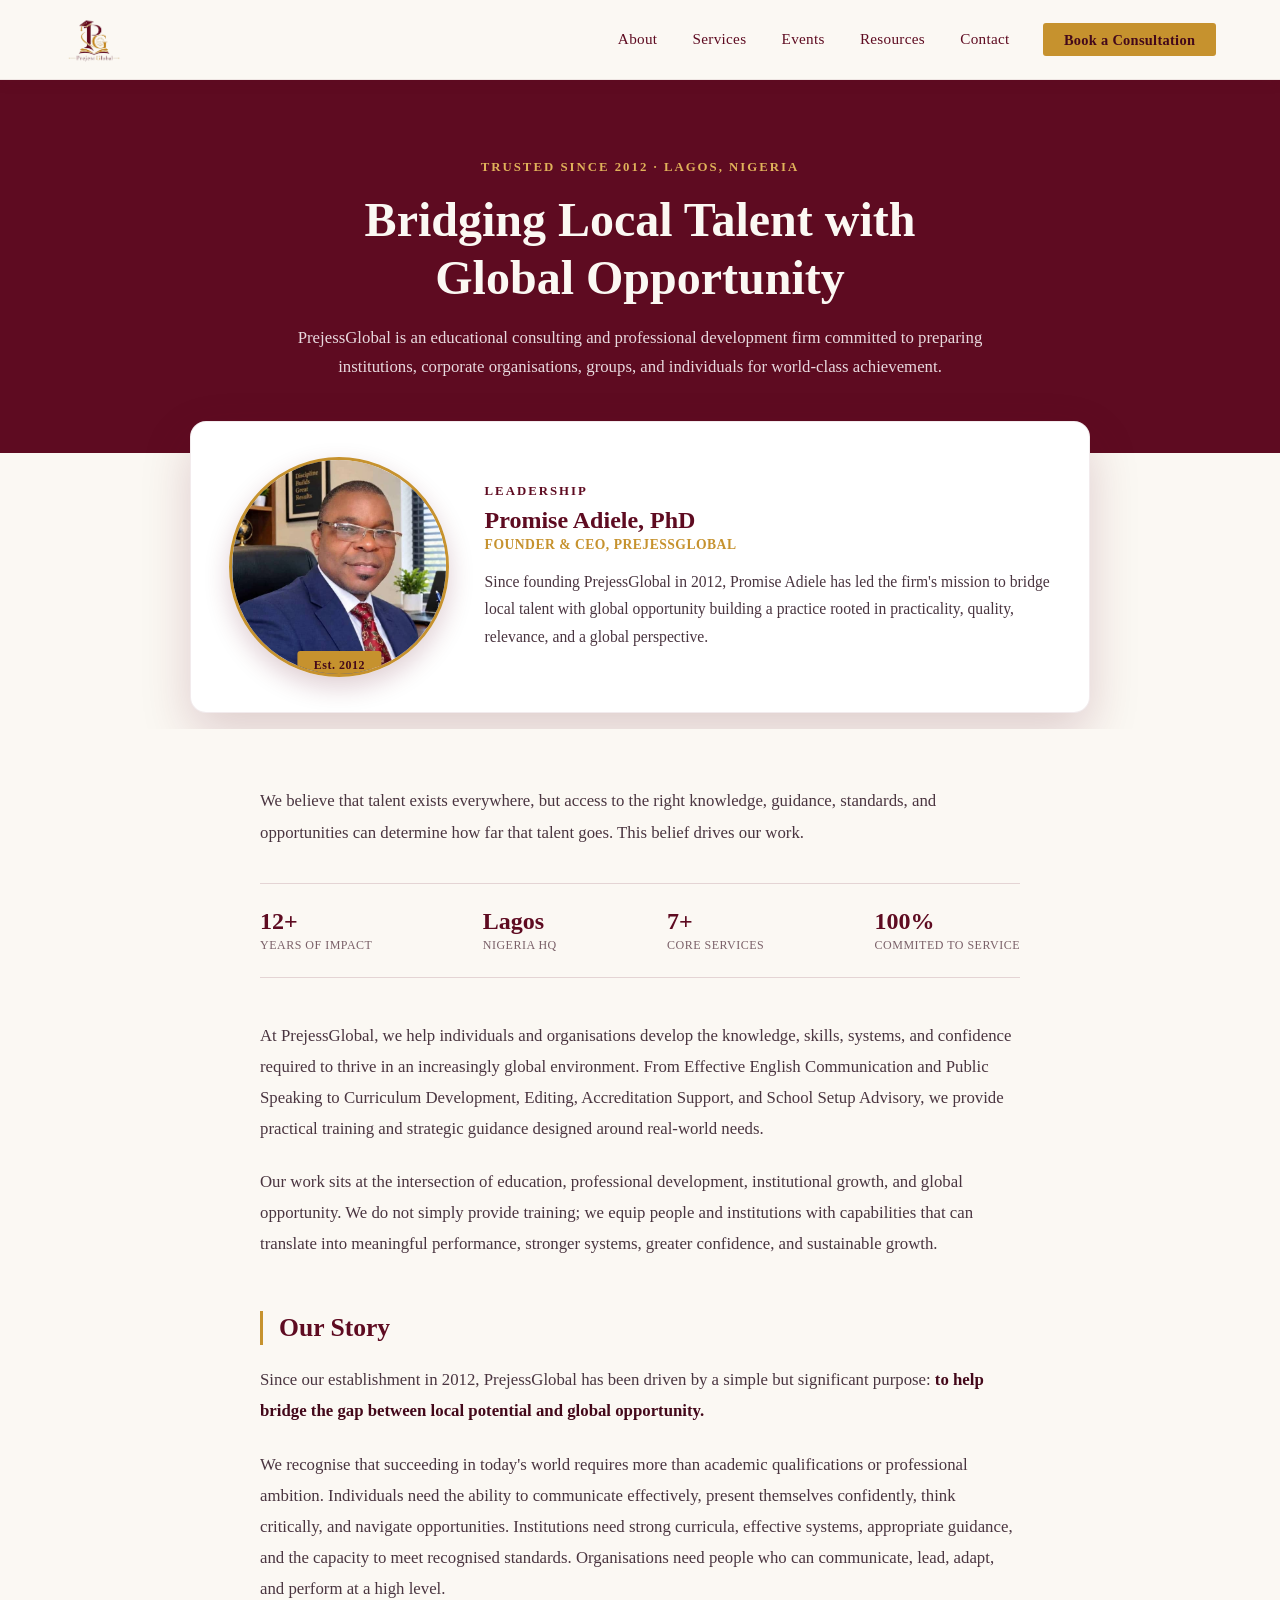
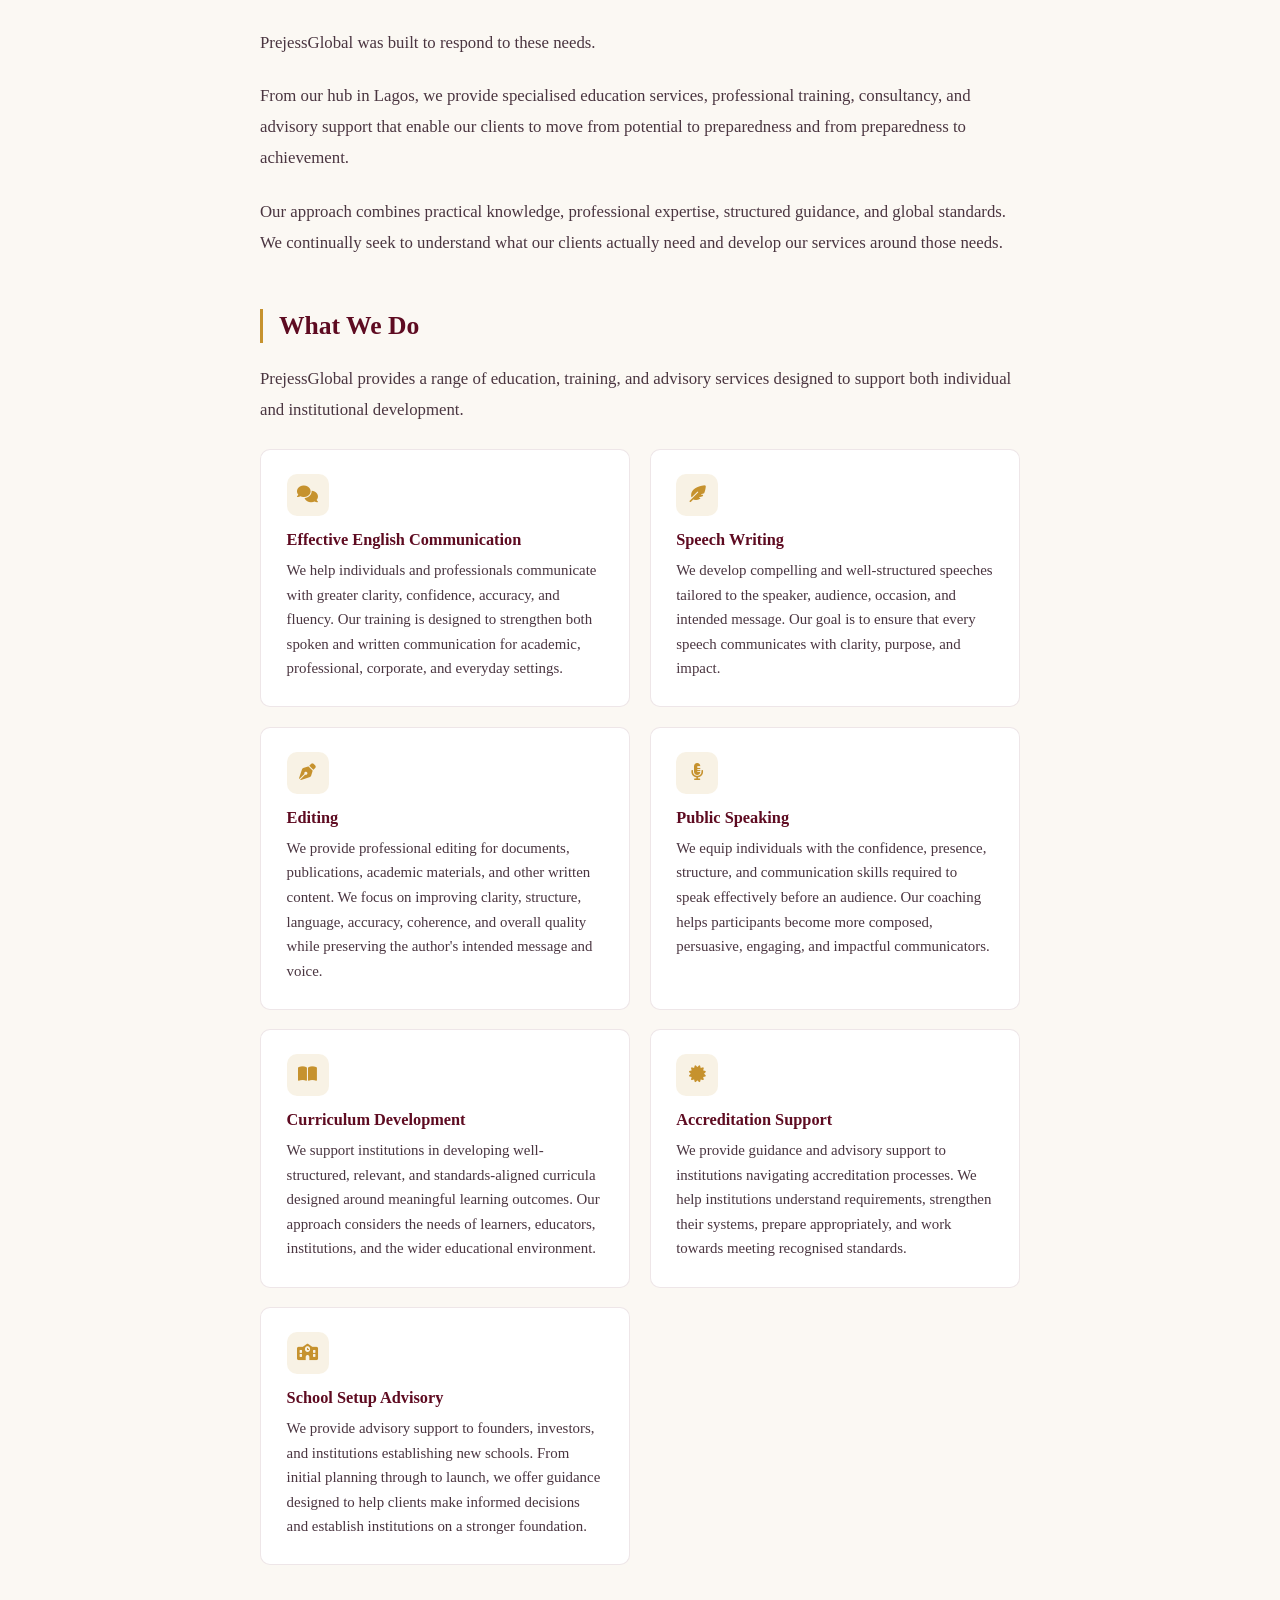
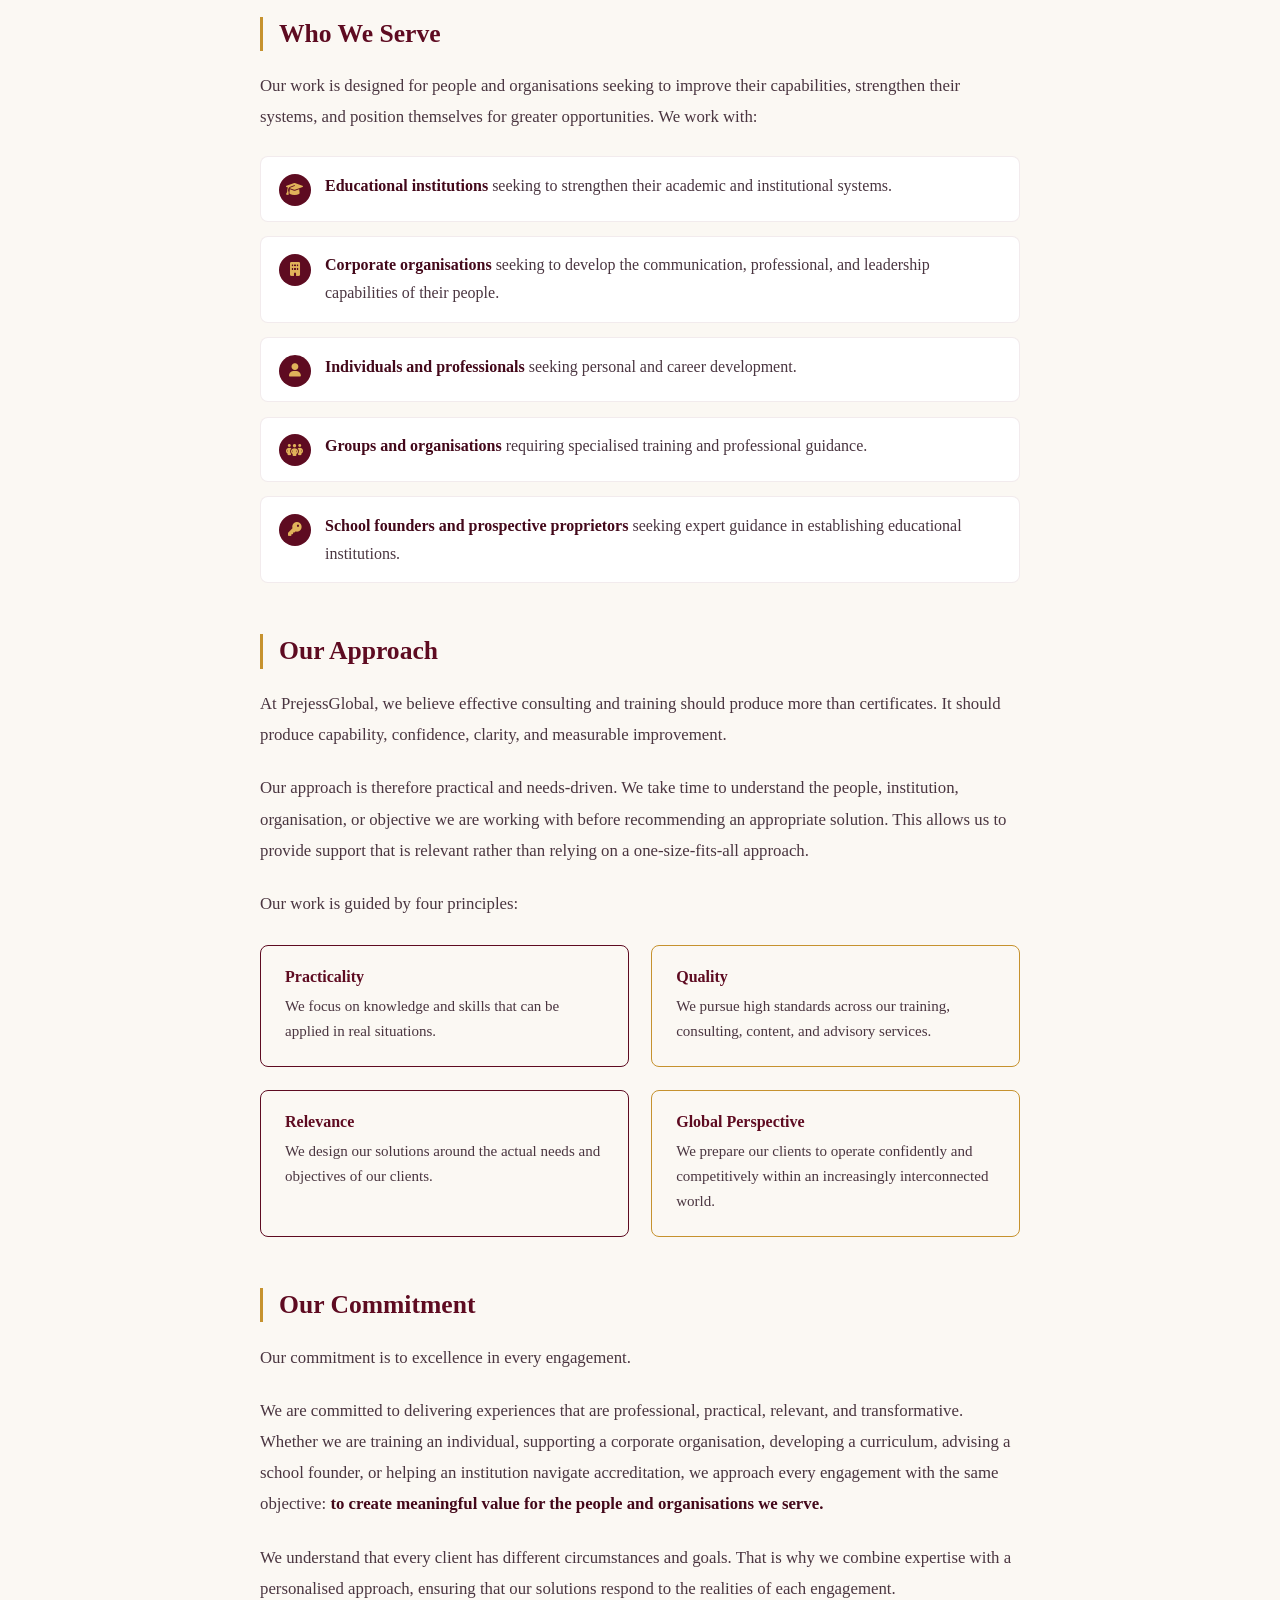
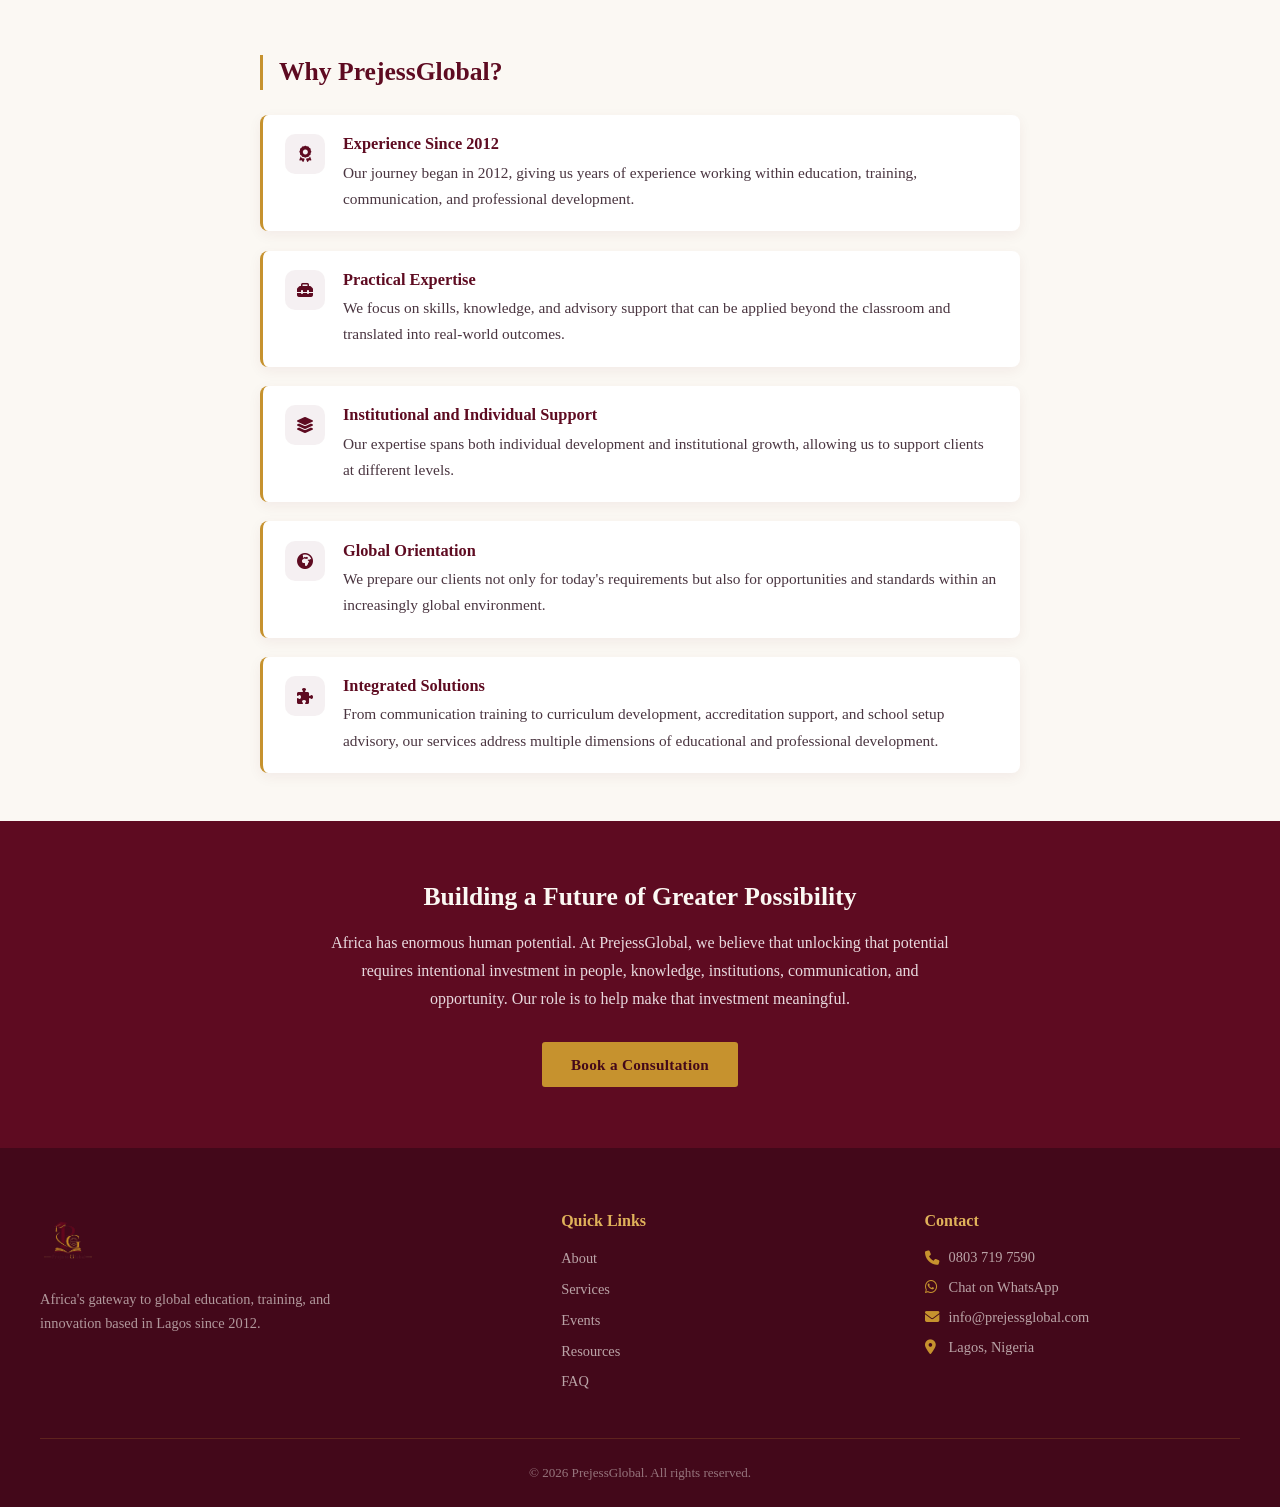
==== commit 5cbde96a: "service update" ====
--- a/about.html
+++ b/about.html
@@ -3,7 +3,7 @@
   <head>
     <meta charset="UTF-8" />
     <meta name="viewport" content="width=device-width, initial-scale=1.0" />
-    <title>About Us — PrejessGlobal</title>
+    <title>About Us | PrejessGlobal</title>
     <link rel="shortcut icon" href="img/logo.jpg" type="image/x-icon" />
     <link
       rel="stylesheet"
@@ -32,7 +32,7 @@
         </button>
 
         <ul class="nav-links" id="navLinks">
-          <li><a href="index.html#about">About</a></li>
+          <li><a href="about.html">About</a></li>
           <li><a href="index.html#services">Services</a></li>
           <li><a href="index.html#events">Events</a></li>
           <li><a href="index.html#resources">Resources</a></li>
@@ -58,6 +58,30 @@
       </div>
     </header>
 
+    <section class="founder-section">
+      <div class="founder-grid">
+        <div class="founder-photo-wrap">
+          <img
+            src="img/ceo.jpeg"
+            alt="Promise Adiele, PhD"
+            class="founder-photo"
+          />
+          <span class="ceo-badge">Est. 2012</span>
+        </div>
+        <div class="founder-info">
+          <p class="section-eyebrow">Leadership</p>
+          <h2 class="founder-name">Promise Adiele, PhD</h2>
+          <p class="founder-title">Founder &amp; CEO, PrejessGlobal</p>
+          <p class="founder-bio">
+            Since founding PrejessGlobal in 2012, Promise Adiele has led the
+            firm's mission to bridge local talent with global opportunity
+            building a practice rooted in practicality, quality, relevance, and
+            a global perspective.
+          </p>
+        </div>
+      </div>
+    </section>
+
     <main class="about-page-body">
       <div class="about-page-inner">
         <p class="about-page-lede">
@@ -65,6 +89,25 @@
           knowledge, guidance, standards, and opportunities can determine how
           far that talent goes. This belief drives our work.
         </p>
+
+        <div class="about-stats-band">
+          <div class="stat">
+            <span class="stat-num">12+</span>
+            <span class="stat-label">Years of Impact</span>
+          </div>
+          <div class="stat">
+            <span class="stat-num">Lagos</span>
+            <span class="stat-label">Nigeria HQ</span>
+          </div>
+          <div class="stat">
+            <span class="stat-num">7+</span>
+            <span class="stat-label">Core Services</span>
+          </div>
+          <div class="stat">
+            <span class="stat-num">100%</span>
+            <span class="stat-label">Commited to Service</span>
+          </div>
+        </div>
 
         <p>
           At PrejessGlobal, we help individuals and organisations develop the
@@ -124,6 +167,9 @@
 
         <div class="about-service-list">
           <div class="about-service-item">
+            <span class="about-service-icon"
+              ><i class="fa-solid fa-comments"></i
+            ></span>
             <h3>Effective English Communication</h3>
             <p>
               We help individuals and professionals communicate with greater
@@ -133,6 +179,9 @@
             </p>
           </div>
           <div class="about-service-item">
+            <span class="about-service-icon"
+              ><i class="fa-solid fa-feather-pointed"></i
+            ></span>
             <h3>Speech Writing</h3>
             <p>
               We develop compelling and well-structured speeches tailored to the
@@ -142,6 +191,9 @@
             </p>
           </div>
           <div class="about-service-item">
+            <span class="about-service-icon"
+              ><i class="fa-solid fa-pen-nib"></i
+            ></span>
             <h3>Editing</h3>
             <p>
               We provide professional editing for documents, publications,
@@ -152,6 +204,9 @@
             </p>
           </div>
           <div class="about-service-item">
+            <span class="about-service-icon"
+              ><i class="fa-solid fa-microphone-lines"></i
+            ></span>
             <h3>Public Speaking</h3>
             <p>
               We equip individuals with the confidence, presence, structure, and
@@ -161,6 +216,9 @@
             </p>
           </div>
           <div class="about-service-item">
+            <span class="about-service-icon"
+              ><i class="fa-solid fa-book-open"></i
+            ></span>
             <h3>Curriculum Development</h3>
             <p>
               We support institutions in developing well-structured, relevant,
@@ -170,6 +228,9 @@
             </p>
           </div>
           <div class="about-service-item">
+            <span class="about-service-icon"
+              ><i class="fa-solid fa-certificate"></i
+            ></span>
             <h3>Accreditation Support</h3>
             <p>
               We provide guidance and advisory support to institutions
@@ -179,6 +240,9 @@
             </p>
           </div>
           <div class="about-service-item">
+            <span class="about-service-icon"
+              ><i class="fa-solid fa-school"></i
+            ></span>
             <h3>School Setup Advisory</h3>
             <p>
               We provide advisory support to founders, investors, and
@@ -198,25 +262,47 @@
         </p>
         <ul class="about-who-list">
           <li>
-            <strong>Educational institutions</strong> seeking to strengthen
-            their academic and institutional systems.
+            <span class="about-who-icon"
+              ><i class="fa-solid fa-graduation-cap"></i
+            ></span>
+            <span
+              ><strong>Educational institutions</strong> seeking to strengthen
+              their academic and institutional systems.</span
+            >
           </li>
           <li>
-            <strong>Corporate organisations</strong> seeking to develop the
-            communication, professional, and leadership capabilities of their
-            people.
+            <span class="about-who-icon"
+              ><i class="fa-solid fa-building"></i
+            ></span>
+            <span
+              ><strong>Corporate organisations</strong> seeking to develop the
+              communication, professional, and leadership capabilities of their
+              people.</span
+            >
           </li>
           <li>
-            <strong>Individuals and professionals</strong> seeking personal and
-            career development.
+            <span class="about-who-icon"><i class="fa-solid fa-user"></i></span>
+            <span
+              ><strong>Individuals and professionals</strong> seeking personal
+              and career development.</span
+            >
           </li>
           <li>
-            <strong>Groups and organisations</strong> requiring specialised
-            training and professional guidance.
+            <span class="about-who-icon"
+              ><i class="fa-solid fa-people-group"></i
+            ></span>
+            <span
+              ><strong>Groups and organisations</strong> requiring specialised
+              training and professional guidance.</span
+            >
           </li>
           <li>
-            <strong>School founders and prospective proprietors</strong>
-            seeking expert guidance in establishing educational institutions.
+            <span class="about-who-icon"><i class="fa-solid fa-key"></i></span>
+            <span
+              ><strong>School founders and prospective proprietors</strong>
+              seeking expert guidance in establishing educational
+              institutions.</span
+            >
           </li>
         </ul>
 
@@ -290,44 +376,70 @@
         <h2>Why PrejessGlobal?</h2>
         <div class="about-why-list">
           <div class="about-why-item">
-            <h3>Experience Since 2012</h3>
-            <p>
-              Our journey began in 2012, giving us years of experience working
-              within education, training, communication, and professional
-              development.
-            </p>
+            <span class="about-why-icon"
+              ><i class="fa-solid fa-award"></i
+            ></span>
+            <div>
+              <h3>Experience Since 2012</h3>
+              <p>
+                Our journey began in 2012, giving us years of experience working
+                within education, training, communication, and professional
+                development.
+              </p>
+            </div>
           </div>
           <div class="about-why-item">
-            <h3>Practical Expertise</h3>
-            <p>
-              We focus on skills, knowledge, and advisory support that can be
-              applied beyond the classroom and translated into real-world
-              outcomes.
-            </p>
+            <span class="about-why-icon"
+              ><i class="fa-solid fa-toolbox"></i
+            ></span>
+            <div>
+              <h3>Practical Expertise</h3>
+              <p>
+                We focus on skills, knowledge, and advisory support that can be
+                applied beyond the classroom and translated into real-world
+                outcomes.
+              </p>
+            </div>
           </div>
           <div class="about-why-item">
-            <h3>Institutional and Individual Support</h3>
-            <p>
-              Our expertise spans both individual development and institutional
-              growth, allowing us to support clients at different levels.
-            </p>
+            <span class="about-why-icon"
+              ><i class="fa-solid fa-layer-group"></i
+            ></span>
+            <div>
+              <h3>Institutional and Individual Support</h3>
+              <p>
+                Our expertise spans both individual development and
+                institutional growth, allowing us to support clients at
+                different levels.
+              </p>
+            </div>
           </div>
           <div class="about-why-item">
-            <h3>Global Orientation</h3>
-            <p>
-              We prepare our clients not only for today's requirements but also
-              for opportunities and standards within an increasingly global
-              environment.
-            </p>
+            <span class="about-why-icon"
+              ><i class="fa-solid fa-earth-africa"></i
+            ></span>
+            <div>
+              <h3>Global Orientation</h3>
+              <p>
+                We prepare our clients not only for today's requirements but
+                also for opportunities and standards within an increasingly
+                global environment.
+              </p>
+            </div>
           </div>
           <div class="about-why-item">
-            <h3>Integrated Solutions</h3>
-            <p>
-              From communication training to curriculum development,
-              accreditation support, and school setup advisory, our services
-              address multiple dimensions of educational and professional
-              development.
-            </p>
+            <span class="about-why-icon"
+              ><i class="fa-solid fa-puzzle-piece"></i
+            ></span>
+            <div>
+              <h3>Integrated Solutions</h3>
+              <p>
+                From communication training to curriculum development,
+                accreditation support, and school setup advisory, our services
+                address multiple dimensions of educational and professional
+                development.
+              </p>
+            </div>
           </div>
         </div>
       </div>
@@ -368,7 +480,7 @@
           <div class="footer-links">
             <h4>Quick Links</h4>
             <ul>
-              <li><a href="index.html#about">About</a></li>
+              <li><a href="about.html">About</a></li>
               <li><a href="index.html#services">Services</a></li>
               <li><a href="index.html#events">Events</a></li>
               <li><a href="index.html#resources">Resources</a></li>
--- a/style.css
+++ b/style.css
@@ -1406,6 +1406,197 @@
   color: rgba(251, 248, 243, 0.45);
   font-size: 0.82rem;
 }
+/* SERVICES PAGE */
+.svc-hero {
+  position: relative;
+  background: var(--wine);
+  padding: 6rem 1.5rem 5rem;
+  overflow: hidden;
+  text-align: center;
+}
+
+.svc-hero-inner {
+  max-width: 780px;
+  margin: 0 auto;
+  position: relative;
+  z-index: 2;
+}
+
+.svc-hero-title {
+  font-size: clamp(2.2rem, 5vw, 3.2rem);
+  color: var(--cream);
+  font-weight: 700;
+  margin-bottom: 0.8rem;
+}
+
+.svc-hero-tagline {
+  color: var(--gold-light);
+  font-size: 1.2rem;
+  font-weight: 700;
+  margin-bottom: 1.6rem;
+}
+
+.svc-hero-desc {
+  color: #e8d9de;
+  font-size: 1rem;
+  line-height: 1.75;
+  max-width: 680px;
+  margin: 0 auto 1.2rem;
+}
+
+.svc-detail {
+  background: var(--cream);
+  padding: 5rem 1.5rem;
+}
+
+.svc-alt {
+  background: #f5f0eb;
+}
+
+.svc-detail-inner {
+  max-width: 900px;
+  margin: 0 auto;
+}
+
+.svc-detail-header {
+  display: flex;
+  align-items: flex-start;
+  gap: 1.5rem;
+  margin-bottom: 1.8rem;
+}
+
+.svc-num {
+  font-size: 2.4rem;
+  font-weight: 700;
+  color: rgba(94, 11, 33, 0.15);
+  line-height: 1;
+  flex-shrink: 0;
+}
+
+.svc-detail-header h2 {
+  color: var(--wine);
+  font-size: 1.7rem;
+  line-height: 1.3;
+  margin-bottom: 0.4rem;
+}
+
+.svc-tagline {
+  color: var(--gold);
+  font-weight: 700;
+  font-size: 1rem;
+}
+
+.svc-desc {
+  color: #4a3540;
+  font-size: 1rem;
+  line-height: 1.8;
+  margin-bottom: 1.2rem;
+}
+
+.svc-grid {
+  display: grid;
+  grid-template-columns: 1fr 1fr;
+  gap: 2.5rem;
+  margin: 2rem 0;
+}
+
+.svc-col h3 {
+  color: var(--wine);
+  font-size: 1.05rem;
+  margin-bottom: 1rem;
+}
+
+.svc-list {
+  list-style: none;
+  display: flex;
+  flex-direction: column;
+  gap: 0.6rem;
+}
+
+.svc-list li {
+  color: #4a3540;
+  font-size: 0.92rem;
+  line-height: 1.5;
+  padding-left: 1.3rem;
+  position: relative;
+}
+
+.svc-list li::before {
+  content: "";
+  position: absolute;
+  left: 0;
+  top: 0.5rem;
+  width: 6px;
+  height: 6px;
+  border-radius: 50%;
+  background: var(--gold);
+}
+
+.svc-approach {
+  color: #4a3540;
+  font-size: 0.95rem;
+  line-height: 1.75;
+}
+
+.svc-outcome {
+  background: rgba(198, 146, 46, 0.08);
+  border-left: 3px solid var(--gold);
+  padding: 1.4rem 1.6rem;
+  border-radius: 6px;
+  margin: 2rem 0 1.6rem;
+}
+
+.svc-outcome h3 {
+  color: var(--wine);
+  font-size: 1rem;
+  margin-bottom: 0.6rem;
+}
+
+.svc-outcome p {
+  color: var(--wine-deep);
+  font-size: 0.95rem;
+  line-height: 1.7;
+}
+
+.svc-disclaimer {
+  color: #8a7078;
+  font-size: 0.82rem;
+  font-style: italic;
+  line-height: 1.6;
+  margin-bottom: 1.6rem;
+}
+
+.svc-cta {
+  display: inline-block;
+}
+
+.svc-commitment {
+  background: var(--wine);
+  padding: 5rem 1.5rem;
+  text-align: center;
+}
+
+.svc-commitment-inner {
+  max-width: 700px;
+  margin: 0 auto;
+}
+
+.svc-commitment-inner h2 {
+  color: var(--cream);
+  font-size: clamp(1.6rem, 3vw, 2.1rem);
+  margin-bottom: 1.6rem;
+}
+
+.svc-commitment-inner p {
+  color: #e8d9de;
+  font-size: 1rem;
+  line-height: 1.8;
+  margin-bottom: 1.2rem;
+}
+
+.svc-commitment-inner .btn {
+  margin-top: 1rem;
+}
 /* ============================= */
 /* RESPONSIVE                   */
 /* ============================= */
@@ -1513,6 +1704,15 @@
     text-align: center;
     padding: 0.7rem !important;
   }
+  .svc-grid {
+    grid-template-columns: 1fr;
+    gap: 1.5rem;
+  }
+
+  .svc-detail-header {
+    flex-direction: column;
+    gap: 0.6rem;
+  }
 }
 
 @media (max-width: 600px) {
@@ -1587,6 +1787,15 @@
   }
   .footer {
     padding: 3rem 1.2rem 0;
+  }
+  .svc-hero {
+    padding: 4.5rem 1.2rem 3.5rem;
+  }
+  .svc-detail {
+    padding: 3.5rem 1.2rem;
+  }
+  .svc-commitment {
+    padding: 3.5rem 1.2rem;
   }
 }
 
--- a/about.css
+++ b/about.css
@@ -2,9 +2,108 @@
 /* ABOUT PAGE — shares tokens from style.css */
 /* ============================= */
 
+/* Founder section */
+.founder-section {
+  background: var(--cream);
+  padding: 4rem 1.5rem 1rem;
+}
+
+.founder-grid {
+  max-width: 900px;
+  margin: -6rem auto 0;
+  background: #ffffff;
+  border-radius: 16px;
+  box-shadow: 0 20px 50px rgba(94, 11, 33, 0.18);
+  display: grid;
+  grid-template-columns: 220px 1fr;
+  gap: 2.2rem;
+  align-items: center;
+  padding: 2.2rem 2.4rem;
+  border: 1px solid rgba(94, 11, 33, 0.08);
+}
+
+.founder-photo-wrap {
+  position: relative;
+  width: 100%;
+  aspect-ratio: 1 / 1;
+  border-radius: 50%;
+  overflow: hidden;
+  border: 3px solid var(--gold);
+  box-shadow: 0 10px 26px rgba(94, 11, 33, 0.2);
+}
+
+.founder-photo {
+  width: 100%;
+  height: 100%;
+  object-fit: cover;
+  display: block;
+}
+
+.founder-photo-wrap .ceo-badge {
+  bottom: -6px;
+  left: 50%;
+  transform: translateX(-50%) rotate(0deg);
+}
+
+.founder-info .section-eyebrow {
+  margin-bottom: 0.5rem;
+}
+
+.founder-name {
+  color: var(--wine);
+  font-size: 1.5rem;
+  font-weight: 700;
+  margin-bottom: 0.2rem;
+}
+
+.founder-title {
+  color: var(--gold);
+  font-size: 0.85rem;
+  letter-spacing: 0.5px;
+  text-transform: uppercase;
+  font-weight: 700;
+  margin-bottom: 0.9rem;
+}
+
+.founder-bio {
+  color: #4a3540;
+  font-size: 0.98rem;
+  line-height: 1.75;
+}
+
+/* Stats band inside the article column */
+.about-stats-band {
+  display: flex;
+  justify-content: space-between;
+  gap: 2rem;
+  margin: 2.2rem 0 2.6rem;
+  padding: 1.5rem 0;
+  border-top: 1px solid rgba(94, 11, 33, 0.15);
+  border-bottom: 1px solid rgba(94, 11, 33, 0.15);
+}
+
+.about-stats-band .stat {
+  display: flex;
+  flex-direction: column;
+  gap: 0.2rem;
+}
+
+.about-stats-band .stat-num {
+  font-size: 1.5rem;
+  font-weight: 700;
+  color: var(--wine);
+}
+
+.about-stats-band .stat-label {
+  font-size: 0.75rem;
+  letter-spacing: 0.5px;
+  text-transform: uppercase;
+  color: #7a6068;
+}
+
 .about-page-body {
   background: var(--cream);
-  padding: 5rem 1.5rem 2rem;
+  padding: 3.5rem 1.5rem 2rem;
 }
 
 .about-page-inner {
@@ -23,14 +122,17 @@
   font-size: 1.2rem;
   line-height: 1.7;
   color: var(--wine);
-  margin-bottom: 2rem;
+  margin-bottom: 0 !important;
 }
 
 .about-page-inner h2 {
   color: var(--wine);
   font-size: 1.6rem;
   line-height: 1.35;
-  margin: 3rem 0 1.2rem;
+  margin: 3.2rem 0 1.2rem;
+  position: relative;
+  padding-left: 1rem;
+  border-left: 3px solid var(--gold);
 }
 
 .about-page-inner h3 {
@@ -43,9 +145,10 @@
   color: var(--wine-deep);
 }
 
-/* What We Do — reuse a light card grid */
+/* What We Do — icon cards */
 .about-service-list {
   display: grid;
+  grid-template-columns: 1fr 1fr;
   gap: 1.2rem;
   margin-top: 1.5rem;
 }
@@ -53,33 +156,77 @@
 .about-service-item {
   background: #ffffff;
   border: 1px solid rgba(94, 11, 33, 0.1);
-  border-left: 3px solid var(--gold);
+  border-radius: 10px;
+  padding: 1.5rem 1.6rem 1.6rem;
+  transition:
+    transform 0.25s ease,
+    box-shadow 0.25s ease;
+}
+
+.about-service-item:hover {
+  transform: translateY(-4px);
+  box-shadow: 0 14px 30px rgba(94, 11, 33, 0.12);
+}
+
+.about-service-icon {
+  display: flex;
+  align-items: center;
+  justify-content: center;
+  width: 42px;
+  height: 42px;
+  border-radius: 10px;
+  background: rgba(198, 146, 46, 0.12);
+  color: var(--gold);
+  font-size: 1.05rem;
+  margin-bottom: 0.9rem;
+}
+
+.about-service-item h3 {
+  color: var(--wine);
+  font-size: 1.02rem;
+  margin: 0 0 0.5rem;
+}
+
+.about-service-item p {
+  color: #4a3540;
+  font-size: 0.93rem;
+  line-height: 1.65;
+}
+
+/* Who we serve — icon rows */
+.about-who-list {
+  list-style: none;
+  margin: 1.5rem 0 0;
+  display: flex;
+  flex-direction: column;
+  gap: 0.9rem;
+}
+
+.about-who-list li {
+  display: flex;
+  align-items: flex-start;
+  gap: 0.9rem;
+  font-size: 1rem;
+  line-height: 1.75;
+  color: #4a3540;
+  background: #ffffff;
+  border: 1px solid rgba(94, 11, 33, 0.08);
   border-radius: 8px;
-  padding: 1.4rem 1.6rem;
-}
-
-.about-service-item h3 {
-  color: var(--wine);
-  font-size: 1.05rem;
-  margin: 0 0 0.5rem;
-}
-
-.about-service-item p {
-  color: #4a3540;
-  font-size: 0.96rem;
-  line-height: 1.7;
-}
-
-/* Who we serve */
-.about-who-list {
-  margin: 1.5rem 0 0 1.3rem;
-}
-
-.about-who-list li {
-  font-size: 1.02rem;
-  line-height: 1.85;
-  color: #4a3540;
-  margin-bottom: 0.5rem;
+  padding: 0.9rem 1.1rem;
+}
+
+.about-who-icon {
+  flex-shrink: 0;
+  display: flex;
+  align-items: center;
+  justify-content: center;
+  width: 32px;
+  height: 32px;
+  border-radius: 50%;
+  background: var(--wine);
+  color: var(--gold-light);
+  font-size: 0.85rem;
+  margin-top: 0.15rem;
 }
 
 /* Four principles */
@@ -113,11 +260,36 @@
   line-height: 1.65;
 }
 
-/* Why PrejessGlobal */
+/* Why PrejessGlobal — icon rows */
 .about-why-list {
-  display: grid;
-  gap: 1.3rem;
+  display: flex;
+  flex-direction: column;
+  gap: 1.2rem;
   margin-top: 1.6rem;
+}
+
+.about-why-item {
+  display: flex;
+  align-items: flex-start;
+  gap: 1.1rem;
+  background: #ffffff;
+  border-left: 3px solid var(--gold);
+  border-radius: 8px;
+  padding: 1.2rem 1.4rem;
+  box-shadow: 0 4px 14px rgba(94, 11, 33, 0.06);
+}
+
+.about-why-icon {
+  flex-shrink: 0;
+  display: flex;
+  align-items: center;
+  justify-content: center;
+  width: 40px;
+  height: 40px;
+  border-radius: 10px;
+  background: rgba(94, 11, 33, 0.06);
+  color: var(--wine);
+  font-size: 1rem;
 }
 
 .about-why-item h3 {
@@ -157,9 +329,35 @@
   margin-bottom: 1.8rem;
 }
 
+@media (max-width: 820px) {
+  .founder-grid {
+    grid-template-columns: 1fr;
+    text-align: center;
+    max-width: 480px;
+    margin-top: -4rem;
+    padding: 2rem 1.8rem;
+  }
+
+  .founder-photo-wrap {
+    width: 150px;
+    margin: 0 auto;
+  }
+
+  .about-service-list {
+    grid-template-columns: 1fr;
+  }
+}
+
 @media (max-width: 700px) {
+  .founder-section {
+    padding: 3rem 1.2rem 1rem;
+  }
   .about-page-body {
-    padding: 3.5rem 1.2rem 1.5rem;
+    padding: 2.5rem 1.2rem 1.5rem;
+  }
+  .about-stats-band {
+    flex-wrap: wrap;
+    gap: 1.2rem 2rem;
   }
   .about-principles {
     grid-template-columns: 1fr;
